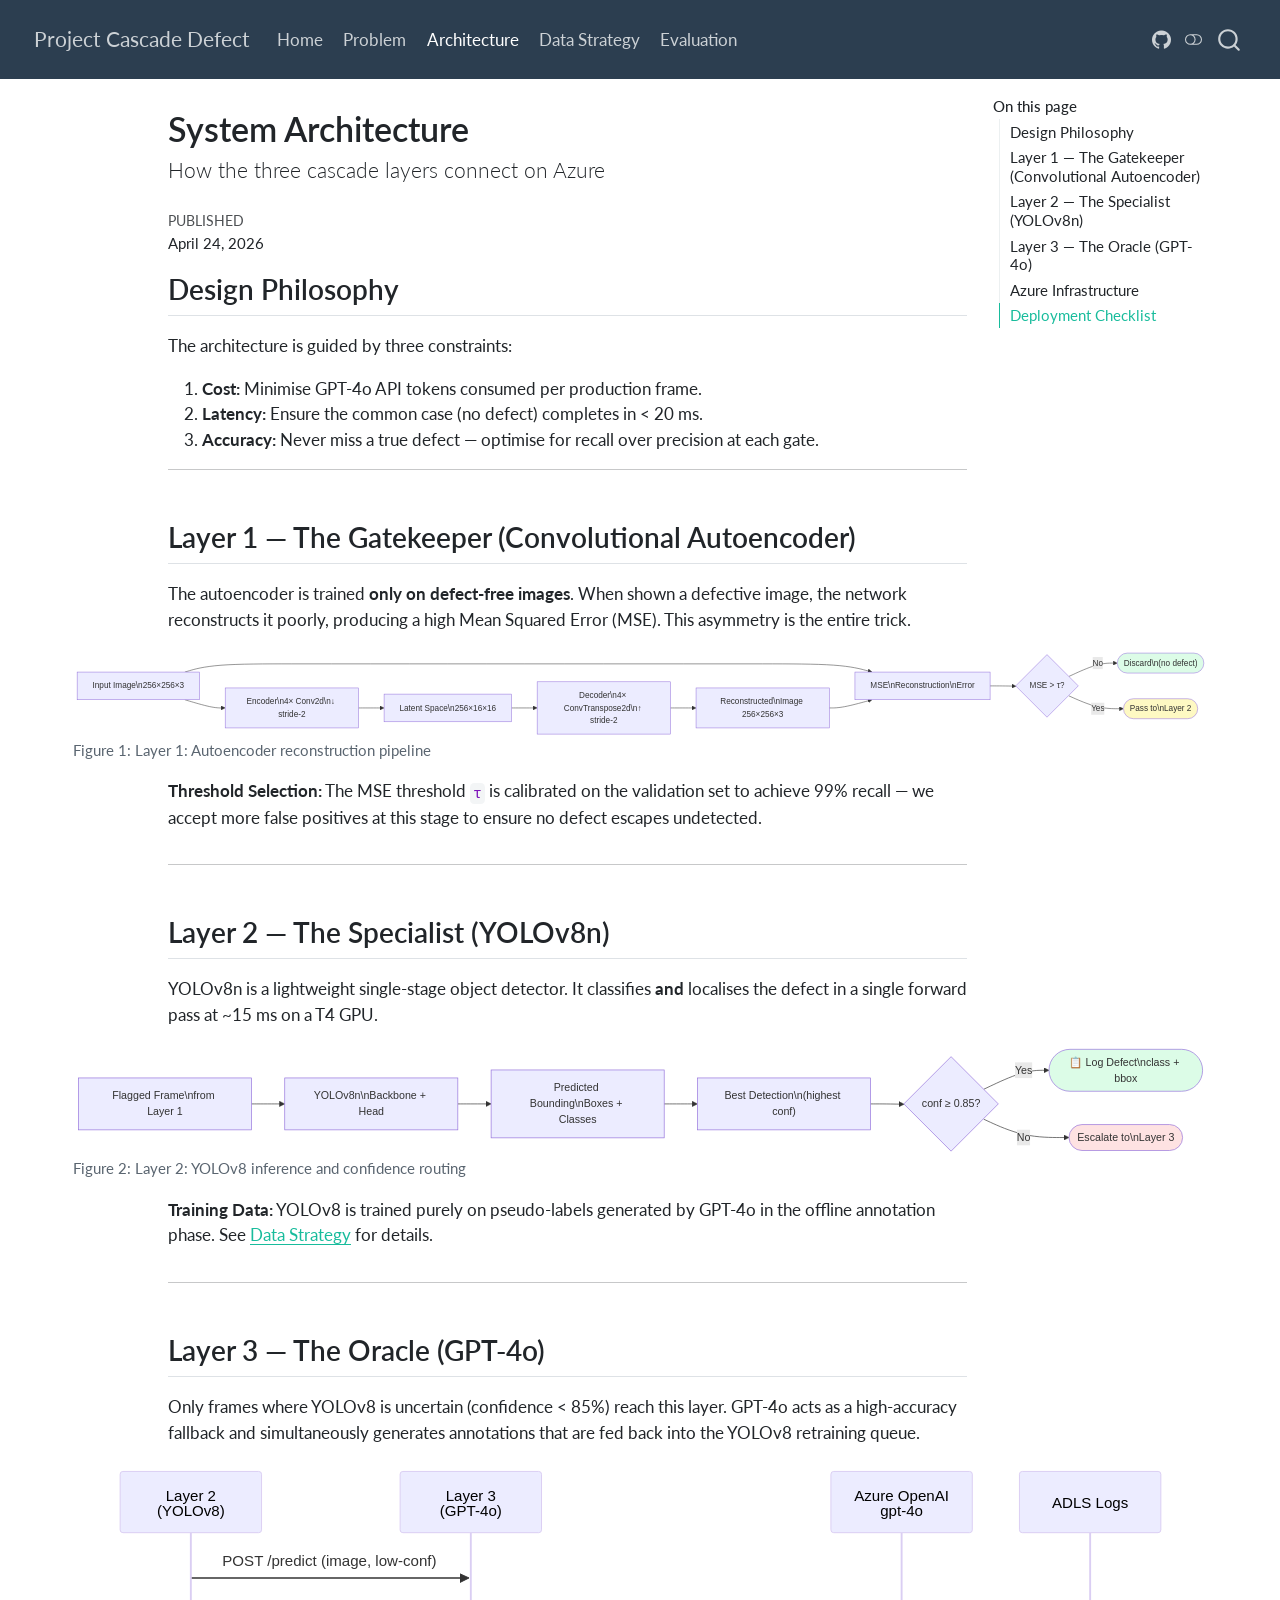
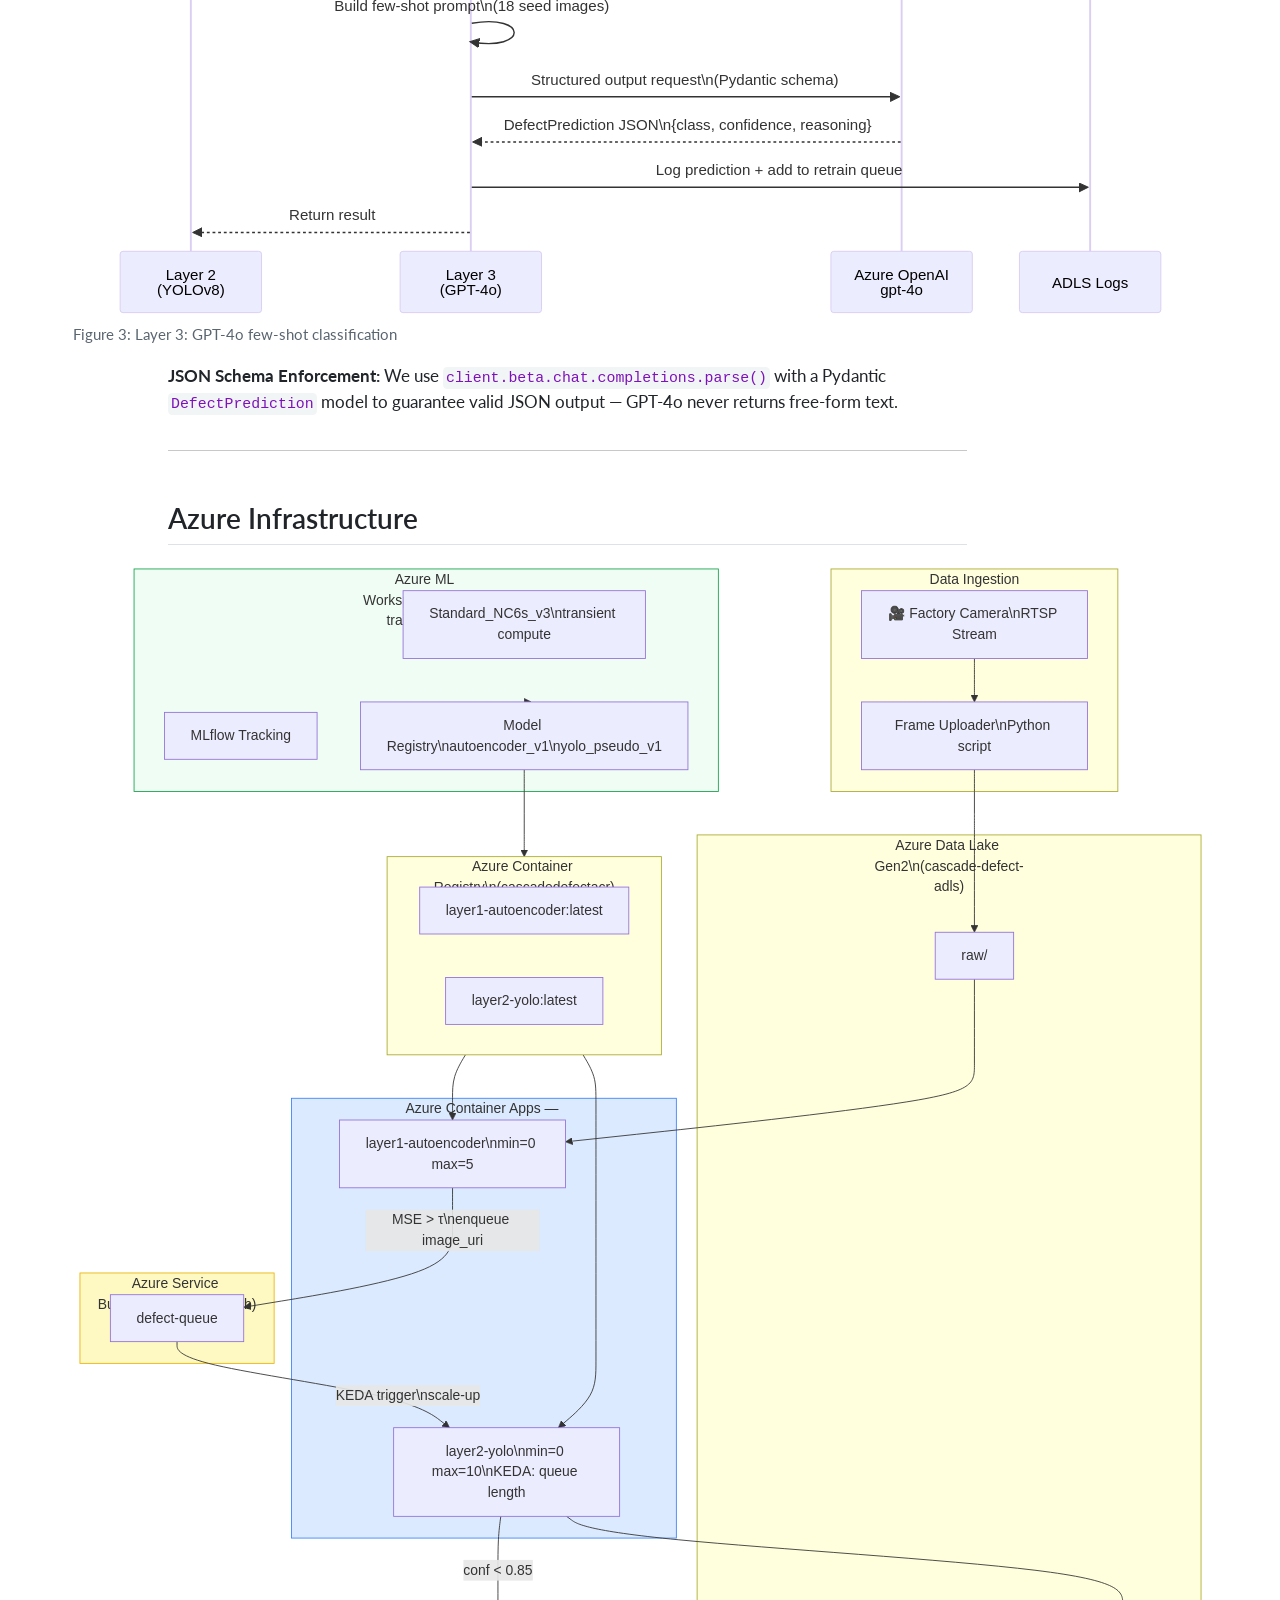
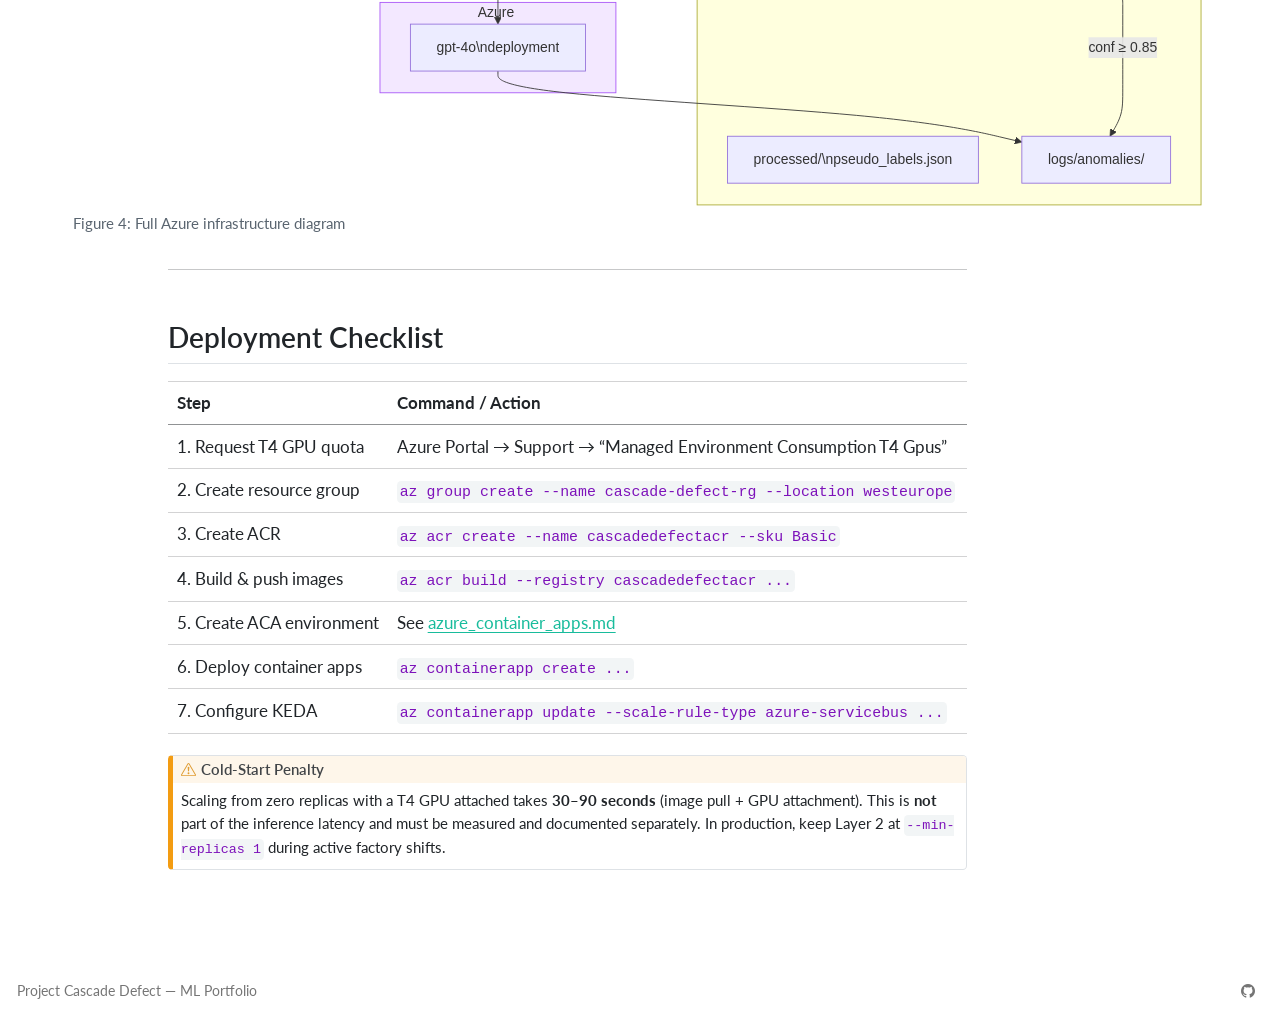
==== docs/architecture.html @ c680c418 "Restructure for GitHub Pages: website/ -> docs/ + intro image gallery + column-page mermaid Layout: " ====
<!DOCTYPE html>
<html xmlns="http://www.w3.org/1999/xhtml" lang="en" xml:lang="en"><head>

<meta charset="utf-8">
<meta name="generator" content="quarto-1.8.25">

<meta name="viewport" content="width=device-width, initial-scale=1.0, user-scalable=yes">

<meta name="dcterms.date" content="2026-04-24">

<title>System Architecture – Project Cascade Defect</title>
<style>
code{white-space: pre-wrap;}
span.smallcaps{font-variant: small-caps;}
div.columns{display: flex; gap: min(4vw, 1.5em);}
div.column{flex: auto; overflow-x: auto;}
div.hanging-indent{margin-left: 1.5em; text-indent: -1.5em;}
ul.task-list{list-style: none;}
ul.task-list li input[type="checkbox"] {
  width: 0.8em;
  margin: 0 0.8em 0.2em -1em; /* quarto-specific, see https://github.com/quarto-dev/quarto-cli/issues/4556 */ 
  vertical-align: middle;
}
</style>


<script src="site_libs/quarto-nav/quarto-nav.js"></script>
<script src="site_libs/quarto-nav/headroom.min.js"></script>
<script src="site_libs/clipboard/clipboard.min.js"></script>
<script src="site_libs/quarto-search/autocomplete.umd.js"></script>
<script src="site_libs/quarto-search/fuse.min.js"></script>
<script src="site_libs/quarto-search/quarto-search.js"></script>
<meta name="quarto:offset" content="./">
<link href="./assets/favicon.ico" rel="icon">
<script src="site_libs/quarto-html/quarto.js" type="module"></script>
<script src="site_libs/quarto-html/tabsets/tabsets.js" type="module"></script>
<script src="site_libs/quarto-html/axe/axe-check.js" type="module"></script>
<script src="site_libs/quarto-html/popper.min.js"></script>
<script src="site_libs/quarto-html/tippy.umd.min.js"></script>
<script src="site_libs/quarto-html/anchor.min.js"></script>
<link href="site_libs/quarto-html/tippy.css" rel="stylesheet">
<link href="site_libs/quarto-html/quarto-syntax-highlighting-065a5179aebd64318d7ea99d77b64a9e.css" rel="stylesheet" class="quarto-color-scheme" id="quarto-text-highlighting-styles">
<link href="site_libs/quarto-html/quarto-syntax-highlighting-dark-969ddfa49e00a70eb3423444dbc81f6c.css" rel="stylesheet" class="quarto-color-scheme quarto-color-alternate" id="quarto-text-highlighting-styles">
<link href="site_libs/quarto-html/quarto-syntax-highlighting-065a5179aebd64318d7ea99d77b64a9e.css" rel="stylesheet" class="quarto-color-scheme-extra" id="quarto-text-highlighting-styles">
<script src="site_libs/bootstrap/bootstrap.min.js"></script>
<link href="site_libs/bootstrap/bootstrap-icons.css" rel="stylesheet">
<link href="site_libs/bootstrap/bootstrap-6c17f5b0fb68843ed4719f05c4fa2958.min.css" rel="stylesheet" append-hash="true" class="quarto-color-scheme" id="quarto-bootstrap" data-mode="light">
<link href="site_libs/bootstrap/bootstrap-dark-3acd9f2b5eccf98692d400b1b7990e0b.min.css" rel="stylesheet" append-hash="true" class="quarto-color-scheme quarto-color-alternate" id="quarto-bootstrap" data-mode="dark">
<link href="site_libs/bootstrap/bootstrap-6c17f5b0fb68843ed4719f05c4fa2958.min.css" rel="stylesheet" append-hash="true" class="quarto-color-scheme-extra" id="quarto-bootstrap" data-mode="light">
<script id="quarto-search-options" type="application/json">{
  "location": "navbar",
  "copy-button": false,
  "collapse-after": 3,
  "panel-placement": "end",
  "type": "overlay",
  "limit": 50,
  "keyboard-shortcut": [
    "f",
    "/",
    "s"
  ],
  "show-item-context": false,
  "language": {
    "search-no-results-text": "No results",
    "search-matching-documents-text": "matching documents",
    "search-copy-link-title": "Copy link to search",
    "search-hide-matches-text": "Hide additional matches",
    "search-more-match-text": "more match in this document",
    "search-more-matches-text": "more matches in this document",
    "search-clear-button-title": "Clear",
    "search-text-placeholder": "",
    "search-detached-cancel-button-title": "Cancel",
    "search-submit-button-title": "Submit",
    "search-label": "Search"
  }
}</script>
<style>html{ scroll-behavior: smooth; }</style>
<meta name="mermaid-theme" content="default">
<script src="site_libs/quarto-diagram/mermaid.min.js"></script>
<script src="site_libs/quarto-diagram/mermaid-init.js"></script>
<link href="site_libs/quarto-diagram/mermaid.css" rel="stylesheet">


</head>

<body class="nav-fixed quarto-light"><script id="quarto-html-before-body" type="application/javascript">
    const toggleBodyColorMode = (bsSheetEl) => {
      const mode = bsSheetEl.getAttribute("data-mode");
      const bodyEl = window.document.querySelector("body");
      if (mode === "dark") {
        bodyEl.classList.add("quarto-dark");
        bodyEl.classList.remove("quarto-light");
      } else {
        bodyEl.classList.add("quarto-light");
        bodyEl.classList.remove("quarto-dark");
      }
    }
    const toggleBodyColorPrimary = () => {
      const bsSheetEl = window.document.querySelector("link#quarto-bootstrap:not([rel=disabled-stylesheet])");
      if (bsSheetEl) {
        toggleBodyColorMode(bsSheetEl);
      }
    }
    const setColorSchemeToggle = (alternate) => {
      const toggles = window.document.querySelectorAll('.quarto-color-scheme-toggle');
      for (let i=0; i < toggles.length; i++) {
        const toggle = toggles[i];
        if (toggle) {
          if (alternate) {
            toggle.classList.add("alternate");
          } else {
            toggle.classList.remove("alternate");
          }
        }
      }
    };
    const toggleColorMode = (alternate) => {
      // Switch the stylesheets
      const primaryStylesheets = window.document.querySelectorAll('link.quarto-color-scheme:not(.quarto-color-alternate)');
      const alternateStylesheets = window.document.querySelectorAll('link.quarto-color-scheme.quarto-color-alternate');
      manageTransitions('#quarto-margin-sidebar .nav-link', false);
      if (alternate) {
        // note: dark is layered on light, we don't disable primary!
        enableStylesheet(alternateStylesheets);
        for (const sheetNode of alternateStylesheets) {
          if (sheetNode.id === "quarto-bootstrap") {
            toggleBodyColorMode(sheetNode);
          }
        }
      } else {
        disableStylesheet(alternateStylesheets);
        enableStylesheet(primaryStylesheets)
        toggleBodyColorPrimary();
      }
      manageTransitions('#quarto-margin-sidebar .nav-link', true);
      // Switch the toggles
      setColorSchemeToggle(alternate)
      // Hack to workaround the fact that safari doesn't
      // properly recolor the scrollbar when toggling (#1455)
      if (navigator.userAgent.indexOf('Safari') > 0 && navigator.userAgent.indexOf('Chrome') == -1) {
        manageTransitions("body", false);
        window.scrollTo(0, 1);
        setTimeout(() => {
          window.scrollTo(0, 0);
          manageTransitions("body", true);
        }, 40);
      }
    }
    const disableStylesheet = (stylesheets) => {
      for (let i=0; i < stylesheets.length; i++) {
        const stylesheet = stylesheets[i];
        stylesheet.rel = 'disabled-stylesheet';
      }
    }
    const enableStylesheet = (stylesheets) => {
      for (let i=0; i < stylesheets.length; i++) {
        const stylesheet = stylesheets[i];
        if(stylesheet.rel !== 'stylesheet') { // for Chrome, which will still FOUC without this check
          stylesheet.rel = 'stylesheet';
        }
      }
    }
    const manageTransitions = (selector, allowTransitions) => {
      const els = window.document.querySelectorAll(selector);
      for (let i=0; i < els.length; i++) {
        const el = els[i];
        if (allowTransitions) {
          el.classList.remove('notransition');
        } else {
          el.classList.add('notransition');
        }
      }
    }
    const isFileUrl = () => {
      return window.location.protocol === 'file:';
    }
    const hasAlternateSentinel = () => {
      let styleSentinel = getColorSchemeSentinel();
      if (styleSentinel !== null) {
        return styleSentinel === "alternate";
      } else {
        return false;
      }
    }
    const setStyleSentinel = (alternate) => {
      const value = alternate ? "alternate" : "default";
      if (!isFileUrl()) {
        window.localStorage.setItem("quarto-color-scheme", value);
      } else {
        localAlternateSentinel = value;
      }
    }
    const getColorSchemeSentinel = () => {
      if (!isFileUrl()) {
        const storageValue = window.localStorage.getItem("quarto-color-scheme");
        return storageValue != null ? storageValue : localAlternateSentinel;
      } else {
        return localAlternateSentinel;
      }
    }
    const toggleGiscusIfUsed = (isAlternate, darkModeDefault) => {
      const baseTheme = document.querySelector('#giscus-base-theme')?.value ?? 'light';
      const alternateTheme = document.querySelector('#giscus-alt-theme')?.value ?? 'dark';
      let newTheme = '';
      if(authorPrefersDark) {
        newTheme = isAlternate ? baseTheme : alternateTheme;
      } else {
        newTheme = isAlternate ? alternateTheme : baseTheme;
      }
      const changeGiscusTheme = () => {
        // From: https://github.com/giscus/giscus/issues/336
        const sendMessage = (message) => {
          const iframe = document.querySelector('iframe.giscus-frame');
          if (!iframe) return;
          iframe.contentWindow.postMessage({ giscus: message }, 'https://giscus.app');
        }
        sendMessage({
          setConfig: {
            theme: newTheme
          }
        });
      }
      const isGiscussLoaded = window.document.querySelector('iframe.giscus-frame') !== null;
      if (isGiscussLoaded) {
        changeGiscusTheme();
      }
    };
    const authorPrefersDark = false;
    const darkModeDefault = authorPrefersDark;
      document.querySelector('link#quarto-text-highlighting-styles.quarto-color-scheme-extra').rel = 'disabled-stylesheet';
      document.querySelector('link#quarto-bootstrap.quarto-color-scheme-extra').rel = 'disabled-stylesheet';
    let localAlternateSentinel = darkModeDefault ? 'alternate' : 'default';
    // Dark / light mode switch
    window.quartoToggleColorScheme = () => {
      // Read the current dark / light value
      let toAlternate = !hasAlternateSentinel();
      toggleColorMode(toAlternate);
      setStyleSentinel(toAlternate);
      toggleGiscusIfUsed(toAlternate, darkModeDefault);
      window.dispatchEvent(new Event('resize'));
    };
    // Switch to dark mode if need be
    if (hasAlternateSentinel()) {
      toggleColorMode(true);
    } else {
      toggleColorMode(false);
    }
  </script>

<div id="quarto-search-results"></div>
  <header id="quarto-header" class="headroom fixed-top">
    <nav class="navbar navbar-expand-lg " data-bs-theme="dark">
      <div class="navbar-container container-fluid">
      <div class="navbar-brand-container mx-auto">
    <a href="./index.html" class="navbar-brand navbar-brand-logo">
    </a>
    <a class="navbar-brand" href="./index.html">
    <span class="navbar-title">Project Cascade Defect</span>
    </a>
  </div>
            <div id="quarto-search" class="" title="Search"></div>
          <button class="navbar-toggler" type="button" data-bs-toggle="collapse" data-bs-target="#navbarCollapse" aria-controls="navbarCollapse" role="menu" aria-expanded="false" aria-label="Toggle navigation" onclick="if (window.quartoToggleHeadroom) { window.quartoToggleHeadroom(); }">
  <span class="navbar-toggler-icon"></span>
</button>
          <div class="collapse navbar-collapse" id="navbarCollapse">
            <ul class="navbar-nav navbar-nav-scroll me-auto">
  <li class="nav-item">
    <a class="nav-link" href="./index.html"> 
<span class="menu-text">Home</span></a>
  </li>  
  <li class="nav-item">
    <a class="nav-link" href="./intro.html"> 
<span class="menu-text">Problem</span></a>
  </li>  
  <li class="nav-item">
    <a class="nav-link active" href="./architecture.html" aria-current="page"> 
<span class="menu-text">Architecture</span></a>
  </li>  
  <li class="nav-item">
    <a class="nav-link" href="./data-strategy.html"> 
<span class="menu-text">Data Strategy</span></a>
  </li>  
  <li class="nav-item">
    <a class="nav-link" href="./evaluation.html"> 
<span class="menu-text">Evaluation</span></a>
  </li>  
</ul>
            <ul class="navbar-nav navbar-nav-scroll ms-auto">
  <li class="nav-item compact">
    <a class="nav-link" href="https://github.com/j-jayes/Scratching-the-Surface"> <i class="bi bi-github" role="img" aria-label="GitHub">
</i> 
<span class="menu-text"></span></a>
  </li>  
</ul>
          </div> <!-- /navcollapse -->
            <div class="quarto-navbar-tools">
  <a href="" class="quarto-color-scheme-toggle quarto-navigation-tool  px-1" onclick="window.quartoToggleColorScheme(); return false;" title="Toggle dark mode"><i class="bi"></i></a>
</div>
      </div> <!-- /container-fluid -->
    </nav>
</header>
<!-- content -->
<div id="quarto-content" class="quarto-container page-columns page-rows-contents page-layout-article page-navbar">
<!-- sidebar -->
<!-- margin-sidebar -->
    <div id="quarto-margin-sidebar" class="sidebar margin-sidebar">
        <nav id="TOC" role="doc-toc" class="toc-active">
    <h2 id="toc-title">On this page</h2>
   
  <ul>
  <li><a href="#design-philosophy" id="toc-design-philosophy" class="nav-link active" data-scroll-target="#design-philosophy">Design Philosophy</a></li>
  <li><a href="#layer-1-the-gatekeeper-convolutional-autoencoder" id="toc-layer-1-the-gatekeeper-convolutional-autoencoder" class="nav-link" data-scroll-target="#layer-1-the-gatekeeper-convolutional-autoencoder">Layer 1 — The Gatekeeper (Convolutional Autoencoder)</a></li>
  <li><a href="#layer-2-the-specialist-yolov8n" id="toc-layer-2-the-specialist-yolov8n" class="nav-link" data-scroll-target="#layer-2-the-specialist-yolov8n">Layer 2 — The Specialist (YOLOv8n)</a></li>
  <li><a href="#layer-3-the-oracle-gpt-4o" id="toc-layer-3-the-oracle-gpt-4o" class="nav-link" data-scroll-target="#layer-3-the-oracle-gpt-4o">Layer 3 — The Oracle (GPT-4o)</a></li>
  <li><a href="#azure-infrastructure" id="toc-azure-infrastructure" class="nav-link" data-scroll-target="#azure-infrastructure">Azure Infrastructure</a></li>
  <li><a href="#deployment-checklist" id="toc-deployment-checklist" class="nav-link" data-scroll-target="#deployment-checklist">Deployment Checklist</a></li>
  </ul>
</nav>
    </div>
<!-- main -->
<main class="content page-columns page-full" id="quarto-document-content">


<header id="title-block-header" class="quarto-title-block default">
<div class="quarto-title">
<h1 class="title">System Architecture</h1>
<p class="subtitle lead">How the three cascade layers connect on Azure</p>
</div>



<div class="quarto-title-meta">

    
    <div>
    <div class="quarto-title-meta-heading">Published</div>
    <div class="quarto-title-meta-contents">
      <p class="date">April 24, 2026</p>
    </div>
  </div>
  
    
  </div>
  


</header>


<section id="design-philosophy" class="level2">
<h2 class="anchored" data-anchor-id="design-philosophy">Design Philosophy</h2>
<p>The architecture is guided by three constraints:</p>
<ol type="1">
<li><strong>Cost:</strong> Minimise GPT-4o API tokens consumed per production frame.</li>
<li><strong>Latency:</strong> Ensure the common case (no defect) completes in &lt; 20 ms.</li>
<li><strong>Accuracy:</strong> Never miss a true defect — optimise for recall over precision at each gate.</li>
</ol>
<hr>
</section>
<section id="layer-1-the-gatekeeper-convolutional-autoencoder" class="level2 page-columns page-full">
<h2 class="anchored" data-anchor-id="layer-1-the-gatekeeper-convolutional-autoencoder">Layer 1 — The Gatekeeper (Convolutional Autoencoder)</h2>
<p>The autoencoder is trained <strong>only on defect-free images</strong>. When shown a defective image, the network reconstructs it poorly, producing a high Mean Squared Error (MSE). This asymmetry is the entire trick.</p>
<div class="column-page">
<div class="cell" data-layout-align="default">
<div class="cell-output-display">
<div id="fig-layer1" class="quarto-float quarto-figure quarto-figure-center anchored">
<figure class="quarto-float quarto-float-fig figure">
<div aria-describedby="fig-layer1-caption-0ceaefa1-69ba-4598-a22c-09a6ac19f8ca">
<div>
<pre class="mermaid mermaid-js" data-label="fig-layer1">flowchart LR
    IMG[Input Image\n256×256×3]
    ENC["Encoder\n4× Conv2d\n↓ stride-2"]
    LAT["Latent Space\n256×16×16"]
    DEC["Decoder\n4× ConvTranspose2d\n↑ stride-2"]
    RECON["Reconstructed\nImage 256×256×3"]
    MSE["MSE\nReconstruction\nError"]
    GATE{"MSE &gt; τ?"}
    DISCARD(["Discard\n(no defect)"])
    PASS(["Pass to\nLayer 2"])

    IMG --&gt; ENC --&gt; LAT --&gt; DEC --&gt; RECON
    IMG --&gt; MSE
    RECON --&gt; MSE
    MSE --&gt; GATE
    GATE -- No --&gt; DISCARD
    GATE -- Yes --&gt; PASS

    style DISCARD fill:#dcfce7
    style PASS fill:#fef9c3
</pre>
</div>
</div>
<figcaption class="quarto-float-caption-bottom quarto-float-caption quarto-float-fig" id="fig-layer1-caption-0ceaefa1-69ba-4598-a22c-09a6ac19f8ca">
Figure&nbsp;1: Layer 1: Autoencoder reconstruction pipeline
</figcaption>
</figure>
</div>
</div>
</div>
</div>
<p><strong>Threshold Selection:</strong> The MSE threshold <code>τ</code> is calibrated on the validation set to achieve 99% recall — we accept more false positives at this stage to ensure no defect escapes undetected.</p>
<hr>
</section>
<section id="layer-2-the-specialist-yolov8n" class="level2 page-columns page-full">
<h2 class="anchored" data-anchor-id="layer-2-the-specialist-yolov8n">Layer 2 — The Specialist (YOLOv8n)</h2>
<p>YOLOv8n is a lightweight single-stage object detector. It classifies <strong>and</strong> localises the defect in a single forward pass at ~15 ms on a T4 GPU.</p>
<div class="column-page">
<div class="cell" data-layout-align="default">
<div class="cell-output-display">
<div id="fig-layer2" class="quarto-float quarto-figure quarto-figure-center anchored">
<figure class="quarto-float quarto-float-fig figure">
<div aria-describedby="fig-layer2-caption-0ceaefa1-69ba-4598-a22c-09a6ac19f8ca">
<div>
<pre class="mermaid mermaid-js" data-label="fig-layer2">flowchart LR
    IN[Flagged Frame\nfrom Layer 1]
    YOLO["YOLOv8n\nBackbone + Head"]
    BOXES["Predicted Bounding\nBoxes + Classes"]
    BEST["Best Detection\n(highest conf)"]
    GATE{"conf ≥ 0.85?"}
    LOG(["📋 Log Defect\nclass + bbox"])
    ESC(["Escalate to\nLayer 3"])

    IN --&gt; YOLO --&gt; BOXES --&gt; BEST --&gt; GATE
    GATE -- Yes --&gt; LOG
    GATE -- No --&gt; ESC

    style LOG fill:#dcfce7
    style ESC fill:#fee2e2
</pre>
</div>
</div>
<figcaption class="quarto-float-caption-bottom quarto-float-caption quarto-float-fig" id="fig-layer2-caption-0ceaefa1-69ba-4598-a22c-09a6ac19f8ca">
Figure&nbsp;2: Layer 2: YOLOv8 inference and confidence routing
</figcaption>
</figure>
</div>
</div>
</div>
</div>
<p><strong>Training Data:</strong> YOLOv8 is trained purely on pseudo-labels generated by GPT-4o in the offline annotation phase. See <a href="./data-strategy.html">Data Strategy</a> for details.</p>
<hr>
</section>
<section id="layer-3-the-oracle-gpt-4o" class="level2 page-columns page-full">
<h2 class="anchored" data-anchor-id="layer-3-the-oracle-gpt-4o">Layer 3 — The Oracle (GPT-4o)</h2>
<p>Only frames where YOLOv8 is uncertain (confidence &lt; 85%) reach this layer. GPT-4o acts as a high-accuracy fallback and simultaneously generates annotations that are fed back into the YOLOv8 retraining queue.</p>
<div class="column-page">
<div class="cell" data-layout-align="default">
<div class="cell-output-display">
<div id="fig-layer3" class="quarto-float quarto-figure quarto-figure-center anchored">
<figure class="quarto-float quarto-float-fig figure">
<div aria-describedby="fig-layer3-caption-0ceaefa1-69ba-4598-a22c-09a6ac19f8ca">
<div>
<pre class="mermaid mermaid-js" data-label="fig-layer3">sequenceDiagram
    participant L2 as Layer 2&lt;br/&gt;(YOLOv8)
    participant L3 as Layer 3&lt;br/&gt;(GPT-4o)
    participant AZ as Azure OpenAI&lt;br/&gt;gpt-4o
    participant DB as ADLS Logs

    L2-&gt;&gt;L3: POST /predict (image, low-conf)
    L3-&gt;&gt;L3: Build few-shot prompt\n(18 seed images)
    L3-&gt;&gt;AZ: Structured output request\n(Pydantic schema)
    AZ--&gt;&gt;L3: DefectPrediction JSON\n{class, confidence, reasoning}
    L3-&gt;&gt;DB: Log prediction + add to retrain queue
    L3--&gt;&gt;L2: Return result
</pre>
</div>
</div>
<figcaption class="quarto-float-caption-bottom quarto-float-caption quarto-float-fig" id="fig-layer3-caption-0ceaefa1-69ba-4598-a22c-09a6ac19f8ca">
Figure&nbsp;3: Layer 3: GPT-4o few-shot classification
</figcaption>
</figure>
</div>
</div>
</div>
</div>
<p><strong>JSON Schema Enforcement:</strong> We use <code>client.beta.chat.completions.parse()</code> with a Pydantic <code>DefectPrediction</code> model to guarantee valid JSON output — GPT-4o never returns free-form text.</p>
<hr>
</section>
<section id="azure-infrastructure" class="level2 page-columns page-full">
<h2 class="anchored" data-anchor-id="azure-infrastructure">Azure Infrastructure</h2>
<div class="column-page">
<div class="cell" data-layout-align="default">
<div class="cell-output-display">
<div id="fig-azure-infra" class="quarto-float quarto-figure quarto-figure-center anchored">
<figure class="quarto-float quarto-float-fig figure">
<div aria-describedby="fig-azure-infra-caption-0ceaefa1-69ba-4598-a22c-09a6ac19f8ca">
<div>
<pre class="mermaid mermaid-js" data-label="fig-azure-infra">flowchart TB
    subgraph INGEST["Data Ingestion"]
        CAM["🎥 Factory Camera\nRTSP Stream"]
        UPLOADER["Frame Uploader\nPython script"]
    end

    subgraph ADLS["Azure Data Lake Gen2\n(cascade-defect-adls)"]
        RAW["raw/"]
        PROCESSED["processed/\npseudo_labels.json"]
        LOGS["logs/anomalies/"]
    end

    subgraph SB["Azure Service Bus\n(cascade-defect-sb)"]
        QUEUE["defect-queue"]
    end

    subgraph ACA["Azure Container Apps — West Europe\nConsumption-GPU-NC8as-T4"]
        L1APP["layer1-autoencoder\nmin=0 max=5"]
        L2APP["layer2-yolo\nmin=0 max=10\nKEDA: queue length"]
    end

    subgraph OPENAI["Azure OpenAI\n(swedencentral)"]
        GPT4O["gpt-4o\ndeployment"]
    end

    subgraph AML["Azure ML Workspace\n(offline training only)"]
        CLUSTER["Standard_NC6s_v3\ntransient compute"]
        MLFLOW["MLflow Tracking"]
        REGISTRY["Model Registry\nautoencoder_v1\nyolo_pseudo_v1"]
    end

    subgraph ACR["Azure Container Registry\n(cascadedefectacr)"]
        IMG1["layer1-autoencoder:latest"]
        IMG2["layer2-yolo:latest"]
    end

    CAM --&gt; UPLOADER --&gt; RAW
    RAW --&gt; L1APP
    L1APP -- "MSE &gt; τ\nenqueue image_uri" --&gt; QUEUE
    QUEUE -- "KEDA trigger\nscale-up" --&gt; L2APP
    L2APP -- "conf &lt; 0.85" --&gt; GPT4O
    GPT4O --&gt; LOGS
    L2APP -- "conf ≥ 0.85" --&gt; LOGS
    AML --&gt; REGISTRY
    REGISTRY --&gt; ACR
    ACR --&gt; L1APP
    ACR --&gt; L2APP

    style ACA fill:#dbeafe,stroke:#3b82f6
    style SB fill:#fef9c3,stroke:#eab308
    style OPENAI fill:#f3e8ff,stroke:#a855f7
    style AML fill:#f0fdf4,stroke:#16a34a
</pre>
</div>
</div>
<figcaption class="quarto-float-caption-bottom quarto-float-caption quarto-float-fig" id="fig-azure-infra-caption-0ceaefa1-69ba-4598-a22c-09a6ac19f8ca">
Figure&nbsp;4: Full Azure infrastructure diagram
</figcaption>
</figure>
</div>
</div>
</div>
</div>
<hr>
</section>
<section id="deployment-checklist" class="level2">
<h2 class="anchored" data-anchor-id="deployment-checklist">Deployment Checklist</h2>
<table class="caption-top table">
<thead>
<tr class="header">
<th>Step</th>
<th>Command / Action</th>
</tr>
</thead>
<tbody>
<tr class="odd">
<td>1. Request T4 GPU quota</td>
<td>Azure Portal → Support → “Managed Environment Consumption T4 Gpus”</td>
</tr>
<tr class="even">
<td>2. Create resource group</td>
<td><code>az group create --name cascade-defect-rg --location westeurope</code></td>
</tr>
<tr class="odd">
<td>3. Create ACR</td>
<td><code>az acr create --name cascadedefectacr --sku Basic</code></td>
</tr>
<tr class="even">
<td>4. Build &amp; push images</td>
<td><code>az acr build --registry cascadedefectacr ...</code></td>
</tr>
<tr class="odd">
<td>5. Create ACA environment</td>
<td>See <a href="../.agents/skills/azure_container_apps.md">azure_container_apps.md</a></td>
</tr>
<tr class="even">
<td>6. Deploy container apps</td>
<td><code>az containerapp create ...</code></td>
</tr>
<tr class="odd">
<td>7. Configure KEDA</td>
<td><code>az containerapp update --scale-rule-type azure-servicebus ...</code></td>
</tr>
</tbody>
</table>
<div class="callout callout-style-default callout-warning callout-titled">
<div class="callout-header d-flex align-content-center">
<div class="callout-icon-container">
<i class="callout-icon"></i>
</div>
<div class="callout-title-container flex-fill">
<span class="screen-reader-only">Warning</span>Cold-Start Penalty
</div>
</div>
<div class="callout-body-container callout-body">
<p>Scaling from zero replicas with a T4 GPU attached takes <strong>30–90 seconds</strong> (image pull + GPU attachment). This is <strong>not</strong> part of the inference latency and must be measured and documented separately. In production, keep Layer 2 at <code>--min-replicas 1</code> during active factory shifts.</p>
</div>
</div>


</section>

</main> <!-- /main -->
<script id="quarto-html-after-body" type="application/javascript">
  window.document.addEventListener("DOMContentLoaded", function (event) {
    // Ensure there is a toggle, if there isn't float one in the top right
    if (window.document.querySelector('.quarto-color-scheme-toggle') === null) {
      const a = window.document.createElement('a');
      a.classList.add('top-right');
      a.classList.add('quarto-color-scheme-toggle');
      a.href = "";
      a.onclick = function() { try { window.quartoToggleColorScheme(); } catch {} return false; };
      const i = window.document.createElement("i");
      i.classList.add('bi');
      a.appendChild(i);
      window.document.body.appendChild(a);
    }
    setColorSchemeToggle(hasAlternateSentinel())
    const icon = "";
    const anchorJS = new window.AnchorJS();
    anchorJS.options = {
      placement: 'right',
      icon: icon
    };
    anchorJS.add('.anchored');
    const isCodeAnnotation = (el) => {
      for (const clz of el.classList) {
        if (clz.startsWith('code-annotation-')) {                     
          return true;
        }
      }
      return false;
    }
    const onCopySuccess = function(e) {
      // button target
      const button = e.trigger;
      // don't keep focus
      button.blur();
      // flash "checked"
      button.classList.add('code-copy-button-checked');
      var currentTitle = button.getAttribute("title");
      button.setAttribute("title", "Copied!");
      let tooltip;
      if (window.bootstrap) {
        button.setAttribute("data-bs-toggle", "tooltip");
        button.setAttribute("data-bs-placement", "left");
        button.setAttribute("data-bs-title", "Copied!");
        tooltip = new bootstrap.Tooltip(button, 
          { trigger: "manual", 
            customClass: "code-copy-button-tooltip",
            offset: [0, -8]});
        tooltip.show();    
      }
      setTimeout(function() {
        if (tooltip) {
          tooltip.hide();
          button.removeAttribute("data-bs-title");
          button.removeAttribute("data-bs-toggle");
          button.removeAttribute("data-bs-placement");
        }
        button.setAttribute("title", currentTitle);
        button.classList.remove('code-copy-button-checked');
      }, 1000);
      // clear code selection
      e.clearSelection();
    }
    const getTextToCopy = function(trigger) {
      const outerScaffold = trigger.parentElement.cloneNode(true);
      const codeEl = outerScaffold.querySelector('code');
      for (const childEl of codeEl.children) {
        if (isCodeAnnotation(childEl)) {
          childEl.remove();
        }
      }
      return codeEl.innerText;
    }
    const clipboard = new window.ClipboardJS('.code-copy-button:not([data-in-quarto-modal])', {
      text: getTextToCopy
    });
    clipboard.on('success', onCopySuccess);
    if (window.document.getElementById('quarto-embedded-source-code-modal')) {
      const clipboardModal = new window.ClipboardJS('.code-copy-button[data-in-quarto-modal]', {
        text: getTextToCopy,
        container: window.document.getElementById('quarto-embedded-source-code-modal')
      });
      clipboardModal.on('success', onCopySuccess);
    }
      var localhostRegex = new RegExp(/^(?:http|https):\/\/localhost\:?[0-9]*\//);
      var mailtoRegex = new RegExp(/^mailto:/);
        var filterRegex = new RegExp('/' + window.location.host + '/');
      var isInternal = (href) => {
          return filterRegex.test(href) || localhostRegex.test(href) || mailtoRegex.test(href);
      }
      // Inspect non-navigation links and adorn them if external
     var links = window.document.querySelectorAll('a[href]:not(.nav-link):not(.navbar-brand):not(.toc-action):not(.sidebar-link):not(.sidebar-item-toggle):not(.pagination-link):not(.no-external):not([aria-hidden]):not(.dropdown-item):not(.quarto-navigation-tool):not(.about-link)');
      for (var i=0; i<links.length; i++) {
        const link = links[i];
        if (!isInternal(link.href)) {
          // undo the damage that might have been done by quarto-nav.js in the case of
          // links that we want to consider external
          if (link.dataset.originalHref !== undefined) {
            link.href = link.dataset.originalHref;
          }
        }
      }
    function tippyHover(el, contentFn, onTriggerFn, onUntriggerFn) {
      const config = {
        allowHTML: true,
        maxWidth: 500,
        delay: 100,
        arrow: false,
        appendTo: function(el) {
            return el.parentElement;
        },
        interactive: true,
        interactiveBorder: 10,
        theme: 'quarto',
        placement: 'bottom-start',
      };
      if (contentFn) {
        config.content = contentFn;
      }
      if (onTriggerFn) {
        config.onTrigger = onTriggerFn;
      }
      if (onUntriggerFn) {
        config.onUntrigger = onUntriggerFn;
      }
      window.tippy(el, config); 
    }
    const noterefs = window.document.querySelectorAll('a[role="doc-noteref"]');
    for (var i=0; i<noterefs.length; i++) {
      const ref = noterefs[i];
      tippyHover(ref, function() {
        // use id or data attribute instead here
        let href = ref.getAttribute('data-footnote-href') || ref.getAttribute('href');
        try { href = new URL(href).hash; } catch {}
        const id = href.replace(/^#\/?/, "");
        const note = window.document.getElementById(id);
        if (note) {
          return note.innerHTML;
        } else {
          return "";
        }
      });
    }
    const xrefs = window.document.querySelectorAll('a.quarto-xref');
    const processXRef = (id, note) => {
      // Strip column container classes
      const stripColumnClz = (el) => {
        el.classList.remove("page-full", "page-columns");
        if (el.children) {
          for (const child of el.children) {
            stripColumnClz(child);
          }
        }
      }
      stripColumnClz(note)
      if (id === null || id.startsWith('sec-')) {
        // Special case sections, only their first couple elements
        const container = document.createElement("div");
        if (note.children && note.children.length > 2) {
          container.appendChild(note.children[0].cloneNode(true));
          for (let i = 1; i < note.children.length; i++) {
            const child = note.children[i];
            if (child.tagName === "P" && child.innerText === "") {
              continue;
            } else {
              container.appendChild(child.cloneNode(true));
              break;
            }
          }
          if (window.Quarto?.typesetMath) {
            window.Quarto.typesetMath(container);
          }
          return container.innerHTML
        } else {
          if (window.Quarto?.typesetMath) {
            window.Quarto.typesetMath(note);
          }
          return note.innerHTML;
        }
      } else {
        // Remove any anchor links if they are present
        const anchorLink = note.querySelector('a.anchorjs-link');
        if (anchorLink) {
          anchorLink.remove();
        }
        if (window.Quarto?.typesetMath) {
          window.Quarto.typesetMath(note);
        }
        if (note.classList.contains("callout")) {
          return note.outerHTML;
        } else {
          return note.innerHTML;
        }
      }
    }
    for (var i=0; i<xrefs.length; i++) {
      const xref = xrefs[i];
      tippyHover(xref, undefined, function(instance) {
        instance.disable();
        let url = xref.getAttribute('href');
        let hash = undefined; 
        if (url.startsWith('#')) {
          hash = url;
        } else {
          try { hash = new URL(url).hash; } catch {}
        }
        if (hash) {
          const id = hash.replace(/^#\/?/, "");
          const note = window.document.getElementById(id);
          if (note !== null) {
            try {
              const html = processXRef(id, note.cloneNode(true));
              instance.setContent(html);
            } finally {
              instance.enable();
              instance.show();
            }
          } else {
            // See if we can fetch this
            fetch(url.split('#')[0])
            .then(res => res.text())
            .then(html => {
              const parser = new DOMParser();
              const htmlDoc = parser.parseFromString(html, "text/html");
              const note = htmlDoc.getElementById(id);
              if (note !== null) {
                const html = processXRef(id, note);
                instance.setContent(html);
              } 
            }).finally(() => {
              instance.enable();
              instance.show();
            });
          }
        } else {
          // See if we can fetch a full url (with no hash to target)
          // This is a special case and we should probably do some content thinning / targeting
          fetch(url)
          .then(res => res.text())
          .then(html => {
            const parser = new DOMParser();
            const htmlDoc = parser.parseFromString(html, "text/html");
            const note = htmlDoc.querySelector('main.content');
            if (note !== null) {
              // This should only happen for chapter cross references
              // (since there is no id in the URL)
              // remove the first header
              if (note.children.length > 0 && note.children[0].tagName === "HEADER") {
                note.children[0].remove();
              }
              const html = processXRef(null, note);
              instance.setContent(html);
            } 
          }).finally(() => {
            instance.enable();
            instance.show();
          });
        }
      }, function(instance) {
      });
    }
        let selectedAnnoteEl;
        const selectorForAnnotation = ( cell, annotation) => {
          let cellAttr = 'data-code-cell="' + cell + '"';
          let lineAttr = 'data-code-annotation="' +  annotation + '"';
          const selector = 'span[' + cellAttr + '][' + lineAttr + ']';
          return selector;
        }
        const selectCodeLines = (annoteEl) => {
          const doc = window.document;
          const targetCell = annoteEl.getAttribute("data-target-cell");
          const targetAnnotation = annoteEl.getAttribute("data-target-annotation");
          const annoteSpan = window.document.querySelector(selectorForAnnotation(targetCell, targetAnnotation));
          const lines = annoteSpan.getAttribute("data-code-lines").split(",");
          const lineIds = lines.map((line) => {
            return targetCell + "-" + line;
          })
          let top = null;
          let height = null;
          let parent = null;
          if (lineIds.length > 0) {
              //compute the position of the single el (top and bottom and make a div)
              const el = window.document.getElementById(lineIds[0]);
              top = el.offsetTop;
              height = el.offsetHeight;
              parent = el.parentElement.parentElement;
            if (lineIds.length > 1) {
              const lastEl = window.document.getElementById(lineIds[lineIds.length - 1]);
              const bottom = lastEl.offsetTop + lastEl.offsetHeight;
              height = bottom - top;
            }
            if (top !== null && height !== null && parent !== null) {
              // cook up a div (if necessary) and position it 
              let div = window.document.getElementById("code-annotation-line-highlight");
              if (div === null) {
                div = window.document.createElement("div");
                div.setAttribute("id", "code-annotation-line-highlight");
                div.style.position = 'absolute';
                parent.appendChild(div);
              }
              div.style.top = top - 2 + "px";
              div.style.height = height + 4 + "px";
              div.style.left = 0;
              let gutterDiv = window.document.getElementById("code-annotation-line-highlight-gutter");
              if (gutterDiv === null) {
                gutterDiv = window.document.createElement("div");
                gutterDiv.setAttribute("id", "code-annotation-line-highlight-gutter");
                gutterDiv.style.position = 'absolute';
                const codeCell = window.document.getElementById(targetCell);
                const gutter = codeCell.querySelector('.code-annotation-gutter');
                gutter.appendChild(gutterDiv);
              }
              gutterDiv.style.top = top - 2 + "px";
              gutterDiv.style.height = height + 4 + "px";
            }
            selectedAnnoteEl = annoteEl;
          }
        };
        const unselectCodeLines = () => {
          const elementsIds = ["code-annotation-line-highlight", "code-annotation-line-highlight-gutter"];
          elementsIds.forEach((elId) => {
            const div = window.document.getElementById(elId);
            if (div) {
              div.remove();
            }
          });
          selectedAnnoteEl = undefined;
        };
          // Handle positioning of the toggle
      window.addEventListener(
        "resize",
        throttle(() => {
          elRect = undefined;
          if (selectedAnnoteEl) {
            selectCodeLines(selectedAnnoteEl);
          }
        }, 10)
      );
      function throttle(fn, ms) {
      let throttle = false;
      let timer;
        return (...args) => {
          if(!throttle) { // first call gets through
              fn.apply(this, args);
              throttle = true;
          } else { // all the others get throttled
              if(timer) clearTimeout(timer); // cancel #2
              timer = setTimeout(() => {
                fn.apply(this, args);
                timer = throttle = false;
              }, ms);
          }
        };
      }
        // Attach click handler to the DT
        const annoteDls = window.document.querySelectorAll('dt[data-target-cell]');
        for (const annoteDlNode of annoteDls) {
          annoteDlNode.addEventListener('click', (event) => {
            const clickedEl = event.target;
            if (clickedEl !== selectedAnnoteEl) {
              unselectCodeLines();
              const activeEl = window.document.querySelector('dt[data-target-cell].code-annotation-active');
              if (activeEl) {
                activeEl.classList.remove('code-annotation-active');
              }
              selectCodeLines(clickedEl);
              clickedEl.classList.add('code-annotation-active');
            } else {
              // Unselect the line
              unselectCodeLines();
              clickedEl.classList.remove('code-annotation-active');
            }
          });
        }
    const findCites = (el) => {
      const parentEl = el.parentElement;
      if (parentEl) {
        const cites = parentEl.dataset.cites;
        if (cites) {
          return {
            el,
            cites: cites.split(' ')
          };
        } else {
          return findCites(el.parentElement)
        }
      } else {
        return undefined;
      }
    };
    var bibliorefs = window.document.querySelectorAll('a[role="doc-biblioref"]');
    for (var i=0; i<bibliorefs.length; i++) {
      const ref = bibliorefs[i];
      const citeInfo = findCites(ref);
      if (citeInfo) {
        tippyHover(citeInfo.el, function() {
          var popup = window.document.createElement('div');
          citeInfo.cites.forEach(function(cite) {
            var citeDiv = window.document.createElement('div');
            citeDiv.classList.add('hanging-indent');
            citeDiv.classList.add('csl-entry');
            var biblioDiv = window.document.getElementById('ref-' + cite);
            if (biblioDiv) {
              citeDiv.innerHTML = biblioDiv.innerHTML;
            }
            popup.appendChild(citeDiv);
          });
          return popup.innerHTML;
        });
      }
    }
  });
  </script>
</div> <!-- /content -->
<footer class="footer">
  <div class="nav-footer">
    <div class="nav-footer-left">
<p>Project Cascade Defect — ML Portfolio</p>
</div>   
    <div class="nav-footer-center">
      &nbsp;
    </div>
    <div class="nav-footer-right">
      <ul class="footer-items list-unstyled">
    <li class="nav-item compact">
    <a class="nav-link" href="https://github.com/j-jayes/Scratching-the-Surface">
      <i class="bi bi-github" role="img">
</i> 
    </a>
  </li>  
</ul>
    </div>
  </div>
</footer>




<script src="site_libs/quarto-html/zenscroll-min.js"></script>
</body></html>
---- docs/site_libs/quarto-html/tippy.css ----
.tippy-box[data-animation=fade][data-state=hidden]{opacity:0}[data-tippy-root]{max-width:calc(100vw - 10px)}.tippy-box{position:relative;background-color:#333;color:#fff;border-radius:4px;font-size:14px;line-height:1.4;white-space:normal;outline:0;transition-property:transform,visibility,opacity}.tippy-box[data-placement^=top]>.tippy-arrow{bottom:0}.tippy-box[data-placement^=top]>.tippy-arrow:before{bottom:-7px;left:0;border-width:8px 8px 0;border-top-color:initial;transform-origin:center top}.tippy-box[data-placement^=bottom]>.tippy-arrow{top:0}.tippy-box[data-placement^=bottom]>.tippy-arrow:before{top:-7px;left:0;border-width:0 8px 8px;border-bottom-color:initial;transform-origin:center bottom}.tippy-box[data-placement^=left]>.tippy-arrow{right:0}.tippy-box[data-placement^=left]>.tippy-arrow:before{border-width:8px 0 8px 8px;border-left-color:initial;right:-7px;transform-origin:center left}.tippy-box[data-placement^=right]>.tippy-arrow{left:0}.tippy-box[data-placement^=right]>.tippy-arrow:before{left:-7px;border-width:8px 8px 8px 0;border-right-color:initial;transform-origin:center right}.tippy-box[data-inertia][data-state=visible]{transition-timing-function:cubic-bezier(.54,1.5,.38,1.11)}.tippy-arrow{width:16px;height:16px;color:#333}.tippy-arrow:before{content:"";position:absolute;border-color:transparent;border-style:solid}.tippy-content{position:relative;padding:5px 9px;z-index:1}
---- docs/site_libs/quarto-html/quarto-syntax-highlighting-065a5179aebd64318d7ea99d77b64a9e.css ----
/* quarto syntax highlight colors */
:root {
  --quarto-hl-al-color: #ff5555;
  --quarto-hl-an-color: #6a737d;
  --quarto-hl-at-color: #d73a49;
  --quarto-hl-bn-color: #005cc5;
  --quarto-hl-bu-color: #d73a49;
  --quarto-hl-ch-color: #032f62;
  --quarto-hl-co-color: #6a737d;
  --quarto-hl-cv-color: #6a737d;
  --quarto-hl-cn-color: #005cc5;
  --quarto-hl-cf-color: #d73a49;
  --quarto-hl-dt-color: #d73a49;
  --quarto-hl-dv-color: #005cc5;
  --quarto-hl-do-color: #6a737d;
  --quarto-hl-er-color: #ff5555;
  --quarto-hl-ex-color: #d73a49;
  --quarto-hl-fl-color: #005cc5;
  --quarto-hl-fu-color: #6f42c1;
  --quarto-hl-im-color: #032f62;
  --quarto-hl-in-color: #6a737d;
  --quarto-hl-kw-color: #d73a49;
  --quarto-hl-op-color: #24292e;
  --quarto-hl-pp-color: #d73a49;
  --quarto-hl-re-color: #6a737d;
  --quarto-hl-sc-color: #005cc5;
  --quarto-hl-ss-color: #032f62;
  --quarto-hl-st-color: #032f62;
  --quarto-hl-va-color: #e36209;
  --quarto-hl-vs-color: #032f62;
  --quarto-hl-wa-color: #ff5555;
}

/* other quarto variables */
:root {
  --quarto-font-monospace: SFMono-Regular, Menlo, Monaco, Consolas, "Liberation Mono", "Courier New", monospace;
}

/* syntax highlight based on Pandoc's rules */
pre > code.sourceCode > span {
  color: #24292e;
}

code.sourceCode > span {
  color: #24292e;
}

div.sourceCode,
div.sourceCode pre.sourceCode {
  color: #24292e;
}

/* Normal */
code span {
  color: #24292e;
}

/* Alert */
code span.al {
  font-weight: bold;
  color: #ff5555;
}

/* Annotation */
code span.an {
  color: #6a737d;
}

/* Attribute */
code span.at {
  color: #d73a49;
}

/* BaseN */
code span.bn {
  color: #005cc5;
}

/* BuiltIn */
code span.bu {
  color: #d73a49;
}

/* ControlFlow */
code span.cf {
  color: #d73a49;
}

/* Char */
code span.ch {
  color: #032f62;
}

/* Constant */
code span.cn {
  color: #005cc5;
}

/* Comment */
code span.co {
  color: #6a737d;
}

/* CommentVar */
code span.cv {
  color: #6a737d;
}

/* Documentation */
code span.do {
  color: #6a737d;
}

/* DataType */
code span.dt {
  color: #d73a49;
}

/* DecVal */
code span.dv {
  color: #005cc5;
}

/* Error */
code span.er {
  color: #ff5555;
  text-decoration: underline;
}

/* Extension */
code span.ex {
  font-weight: bold;
  color: #d73a49;
}

/* Float */
code span.fl {
  color: #005cc5;
}

/* Function */
code span.fu {
  color: #6f42c1;
}

/* Import */
code span.im {
  color: #032f62;
}

/* Information */
code span.in {
  color: #6a737d;
}

/* Keyword */
code span.kw {
  color: #d73a49;
}

/* Operator */
code span.op {
  color: #24292e;
}

/* Preprocessor */
code span.pp {
  color: #d73a49;
}

/* RegionMarker */
code span.re {
  color: #6a737d;
}

/* SpecialChar */
code span.sc {
  color: #005cc5;
}

/* SpecialString */
code span.ss {
  color: #032f62;
}

/* String */
code span.st {
  color: #032f62;
}

/* Variable */
code span.va {
  color: #e36209;
}

/* VerbatimString */
code span.vs {
  color: #032f62;
}

/* Warning */
code span.wa {
  color: #ff5555;
}

.prevent-inlining {
  content: "</";
}

/*# sourceMappingURL=767c16492b53e35a6b314e0e4dac6d26.css.map */
---- docs/site_libs/quarto-html/quarto-syntax-highlighting-dark-969ddfa49e00a70eb3423444dbc81f6c.css ----
/* quarto syntax highlight colors */
:root {
  --quarto-hl-al-color: #ff5555;
  --quarto-hl-an-color: #6a737d;
  --quarto-hl-at-color: #f97583;
  --quarto-hl-bn-color: #79b8ff;
  --quarto-hl-bu-color: #f97583;
  --quarto-hl-ch-color: #9ecbff;
  --quarto-hl-co-color: #6a737d;
  --quarto-hl-cv-color: #6a737d;
  --quarto-hl-cn-color: #79b8ff;
  --quarto-hl-cf-color: #f97583;
  --quarto-hl-dt-color: #f97583;
  --quarto-hl-dv-color: #79b8ff;
  --quarto-hl-do-color: #6a737d;
  --quarto-hl-er-color: #ff5555;
  --quarto-hl-ex-color: #f97583;
  --quarto-hl-fl-color: #79b8ff;
  --quarto-hl-fu-color: #b392f0;
  --quarto-hl-im-color: #9ecbff;
  --quarto-hl-in-color: #6a737d;
  --quarto-hl-kw-color: #f97583;
  --quarto-hl-op-color: #e1e4e8;
  --quarto-hl-pp-color: #f97583;
  --quarto-hl-re-color: #6a737d;
  --quarto-hl-sc-color: #79b8ff;
  --quarto-hl-ss-color: #9ecbff;
  --quarto-hl-st-color: #9ecbff;
  --quarto-hl-va-color: #ffab70;
  --quarto-hl-vs-color: #9ecbff;
  --quarto-hl-wa-color: #ff5555;
}

/* other quarto variables */
:root {
  --quarto-font-monospace: SFMono-Regular, Menlo, Monaco, Consolas, "Liberation Mono", "Courier New", monospace;
}

/* syntax highlight based on Pandoc's rules */
pre > code.sourceCode > span {
  color: #e1e4e8;
}

code.sourceCode > span {
  color: #e1e4e8;
}

div.sourceCode,
div.sourceCode pre.sourceCode {
  color: #e1e4e8;
}

/* Normal */
code span {
  color: #e1e4e8;
}

/* Alert */
code span.al {
  font-weight: bold;
  color: #ff5555;
}

/* Annotation */
code span.an {
  color: #6a737d;
}

/* Attribute */
code span.at {
  color: #f97583;
}

/* BaseN */
code span.bn {
  color: #79b8ff;
}

/* BuiltIn */
code span.bu {
  color: #f97583;
}

/* ControlFlow */
code span.cf {
  color: #f97583;
}

/* Char */
code span.ch {
  color: #9ecbff;
}

/* Constant */
code span.cn {
  color: #79b8ff;
}

/* Comment */
code span.co {
  color: #6a737d;
}

/* CommentVar */
code span.cv {
  color: #6a737d;
}

/* Documentation */
code span.do {
  color: #6a737d;
}

/* DataType */
code span.dt {
  color: #f97583;
}

/* DecVal */
code span.dv {
  color: #79b8ff;
}

/* Error */
code span.er {
  color: #ff5555;
  text-decoration: underline;
}

/* Extension */
code span.ex {
  font-weight: bold;
  color: #f97583;
}

/* Float */
code span.fl {
  color: #79b8ff;
}

/* Function */
code span.fu {
  color: #b392f0;
}

/* Import */
code span.im {
  color: #9ecbff;
}

/* Information */
code span.in {
  color: #6a737d;
}

/* Keyword */
code span.kw {
  color: #f97583;
}

/* Operator */
code span.op {
  color: #e1e4e8;
}

/* Preprocessor */
code span.pp {
  color: #f97583;
}

/* RegionMarker */
code span.re {
  color: #6a737d;
}

/* SpecialChar */
code span.sc {
  color: #79b8ff;
}

/* SpecialString */
code span.ss {
  color: #9ecbff;
}

/* String */
code span.st {
  color: #9ecbff;
}

/* Variable */
code span.va {
  color: #ffab70;
}

/* VerbatimString */
code span.vs {
  color: #9ecbff;
}

/* Warning */
code span.wa {
  color: #ff5555;
}

.prevent-inlining {
  content: "</";
}

/*# sourceMappingURL=b98e16a10f074dfcb10fa0db2f9c9e30.css.map */
---- docs/site_libs/quarto-html/quarto-syntax-highlighting-065a5179aebd64318d7ea99d77b64a9e.css ----
/* quarto syntax highlight colors */
:root {
  --quarto-hl-al-color: #ff5555;
  --quarto-hl-an-color: #6a737d;
  --quarto-hl-at-color: #d73a49;
  --quarto-hl-bn-color: #005cc5;
  --quarto-hl-bu-color: #d73a49;
  --quarto-hl-ch-color: #032f62;
  --quarto-hl-co-color: #6a737d;
  --quarto-hl-cv-color: #6a737d;
  --quarto-hl-cn-color: #005cc5;
  --quarto-hl-cf-color: #d73a49;
  --quarto-hl-dt-color: #d73a49;
  --quarto-hl-dv-color: #005cc5;
  --quarto-hl-do-color: #6a737d;
  --quarto-hl-er-color: #ff5555;
  --quarto-hl-ex-color: #d73a49;
  --quarto-hl-fl-color: #005cc5;
  --quarto-hl-fu-color: #6f42c1;
  --quarto-hl-im-color: #032f62;
  --quarto-hl-in-color: #6a737d;
  --quarto-hl-kw-color: #d73a49;
  --quarto-hl-op-color: #24292e;
  --quarto-hl-pp-color: #d73a49;
  --quarto-hl-re-color: #6a737d;
  --quarto-hl-sc-color: #005cc5;
  --quarto-hl-ss-color: #032f62;
  --quarto-hl-st-color: #032f62;
  --quarto-hl-va-color: #e36209;
  --quarto-hl-vs-color: #032f62;
  --quarto-hl-wa-color: #ff5555;
}

/* other quarto variables */
:root {
  --quarto-font-monospace: SFMono-Regular, Menlo, Monaco, Consolas, "Liberation Mono", "Courier New", monospace;
}

/* syntax highlight based on Pandoc's rules */
pre > code.sourceCode > span {
  color: #24292e;
}

code.sourceCode > span {
  color: #24292e;
}

div.sourceCode,
div.sourceCode pre.sourceCode {
  color: #24292e;
}

/* Normal */
code span {
  color: #24292e;
}

/* Alert */
code span.al {
  font-weight: bold;
  color: #ff5555;
}

/* Annotation */
code span.an {
  color: #6a737d;
}

/* Attribute */
code span.at {
  color: #d73a49;
}

/* BaseN */
code span.bn {
  color: #005cc5;
}

/* BuiltIn */
code span.bu {
  color: #d73a49;
}

/* ControlFlow */
code span.cf {
  color: #d73a49;
}

/* Char */
code span.ch {
  color: #032f62;
}

/* Constant */
code span.cn {
  color: #005cc5;
}

/* Comment */
code span.co {
  color: #6a737d;
}

/* CommentVar */
code span.cv {
  color: #6a737d;
}

/* Documentation */
code span.do {
  color: #6a737d;
}

/* DataType */
code span.dt {
  color: #d73a49;
}

/* DecVal */
code span.dv {
  color: #005cc5;
}

/* Error */
code span.er {
  color: #ff5555;
  text-decoration: underline;
}

/* Extension */
code span.ex {
  font-weight: bold;
  color: #d73a49;
}

/* Float */
code span.fl {
  color: #005cc5;
}

/* Function */
code span.fu {
  color: #6f42c1;
}

/* Import */
code span.im {
  color: #032f62;
}

/* Information */
code span.in {
  color: #6a737d;
}

/* Keyword */
code span.kw {
  color: #d73a49;
}

/* Operator */
code span.op {
  color: #24292e;
}

/* Preprocessor */
code span.pp {
  color: #d73a49;
}

/* RegionMarker */
code span.re {
  color: #6a737d;
}

/* SpecialChar */
code span.sc {
  color: #005cc5;
}

/* SpecialString */
code span.ss {
  color: #032f62;
}

/* String */
code span.st {
  color: #032f62;
}

/* Variable */
code span.va {
  color: #e36209;
}

/* VerbatimString */
code span.vs {
  color: #032f62;
}

/* Warning */
code span.wa {
  color: #ff5555;
}

.prevent-inlining {
  content: "</";
}

/*# sourceMappingURL=767c16492b53e35a6b314e0e4dac6d26.css.map */
---- docs/site_libs/quarto-diagram/mermaid.css ----
.mermaidTooltip {
  position: absolute;
  text-align: center;
  max-width: 200px;
  padding: 2px;
  font-family: "trebuchet ms", verdana, arial;
  font-size: 12px;
  background: #ffffde;
  border: 1px solid #aaaa33;
  border-radius: 2px;
  pointer-events: none;
  z-index: 1000;
}
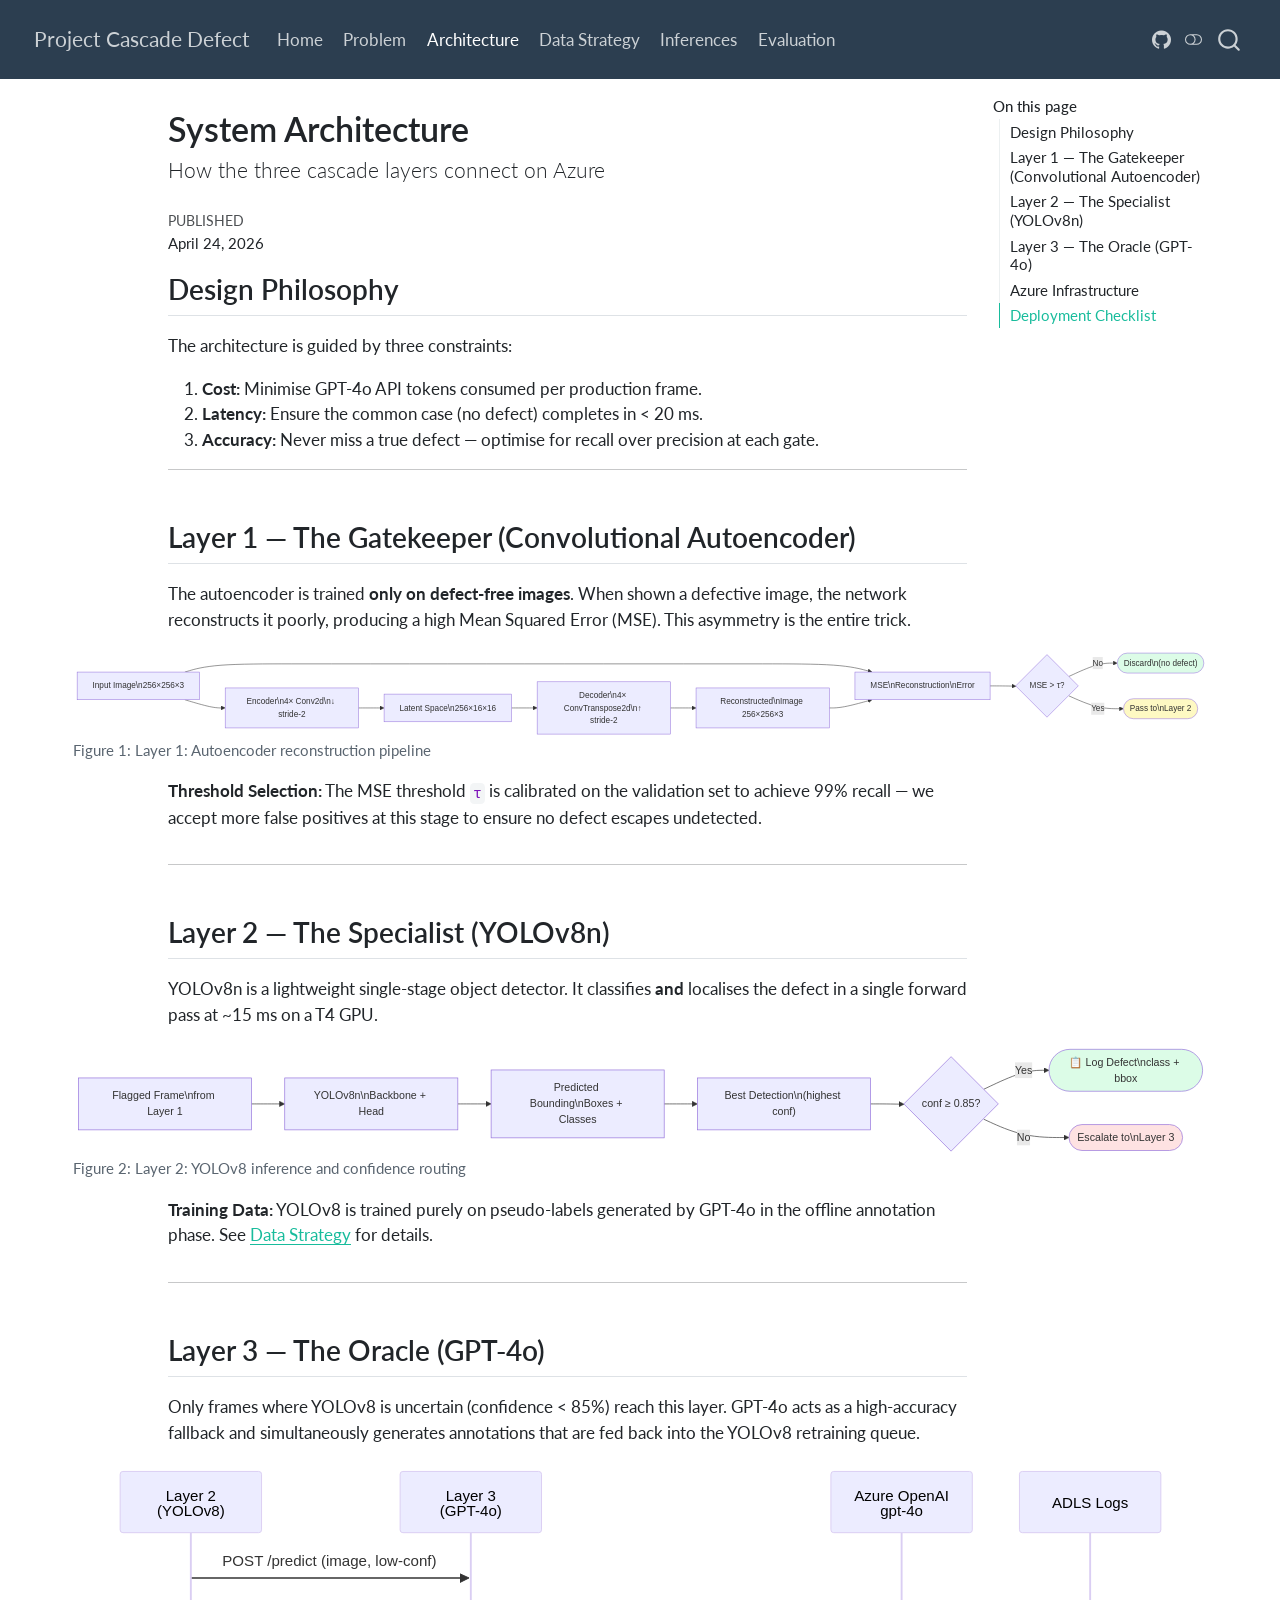
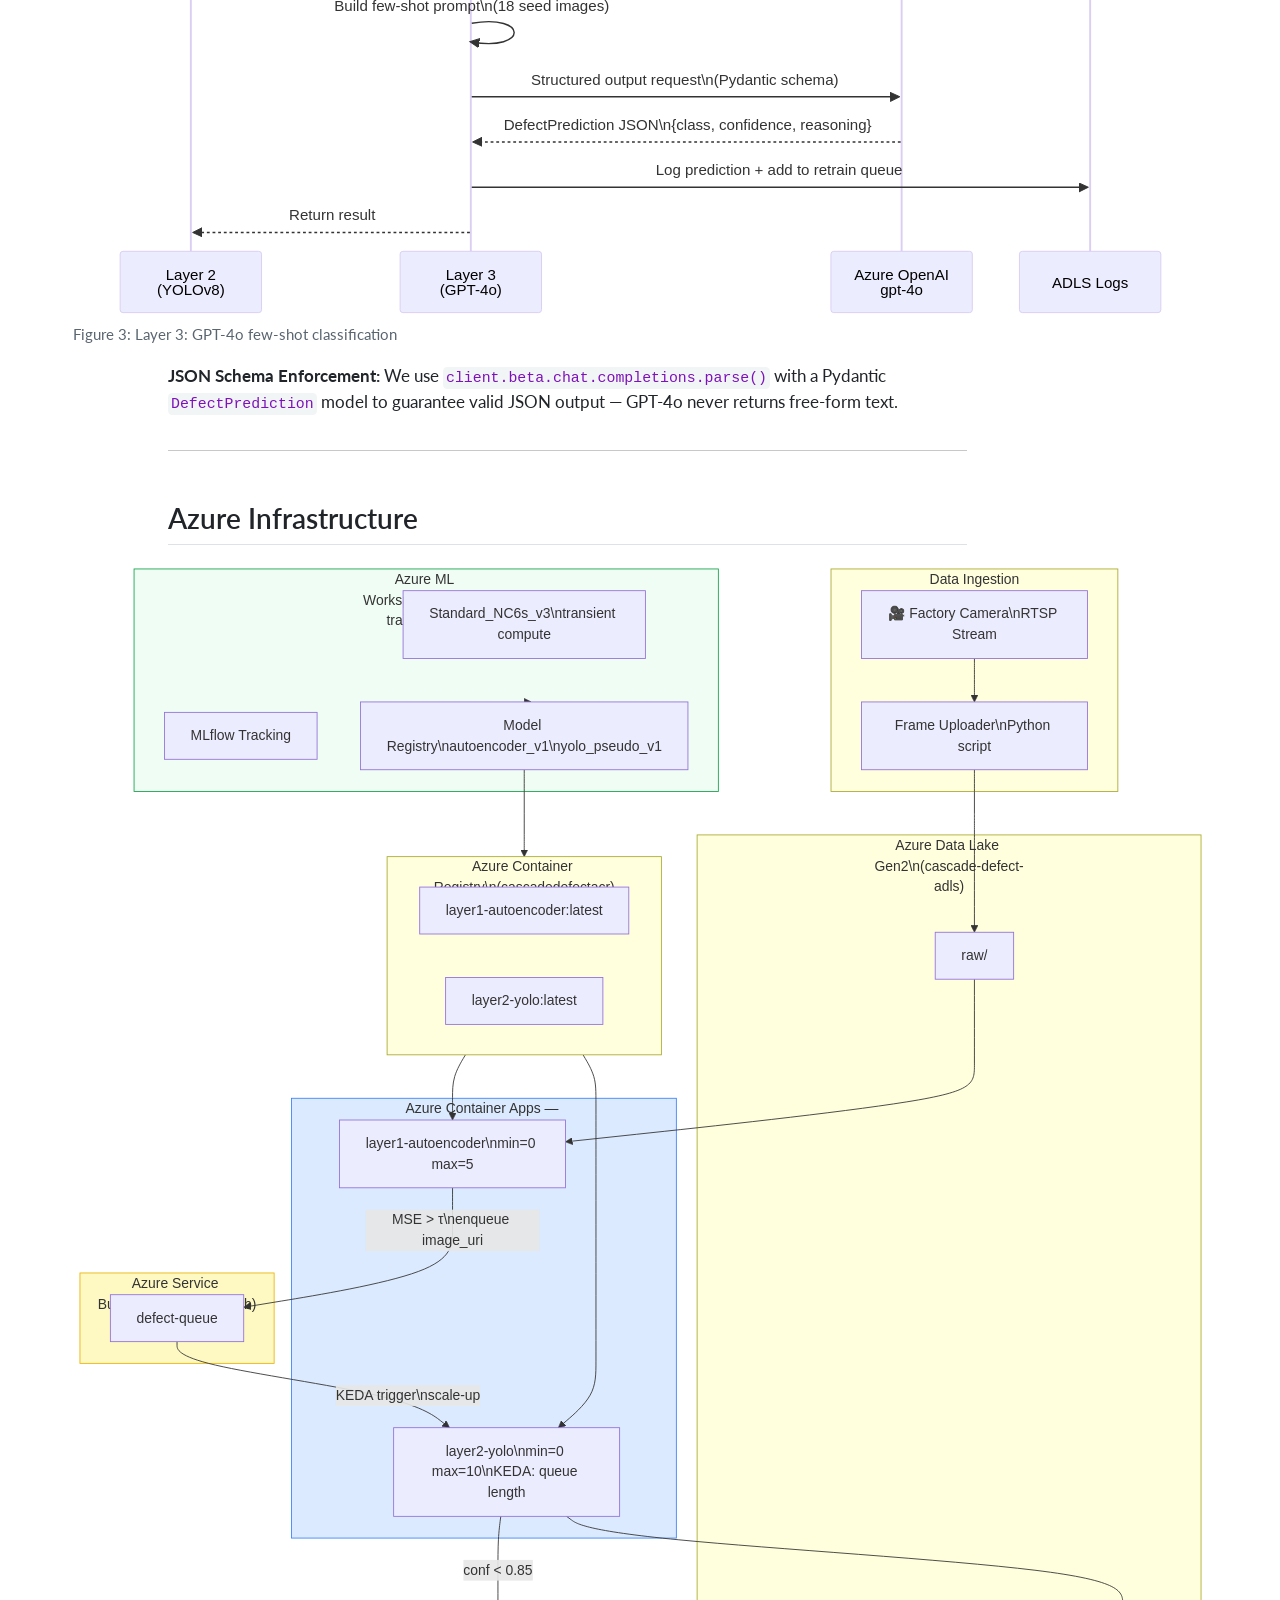
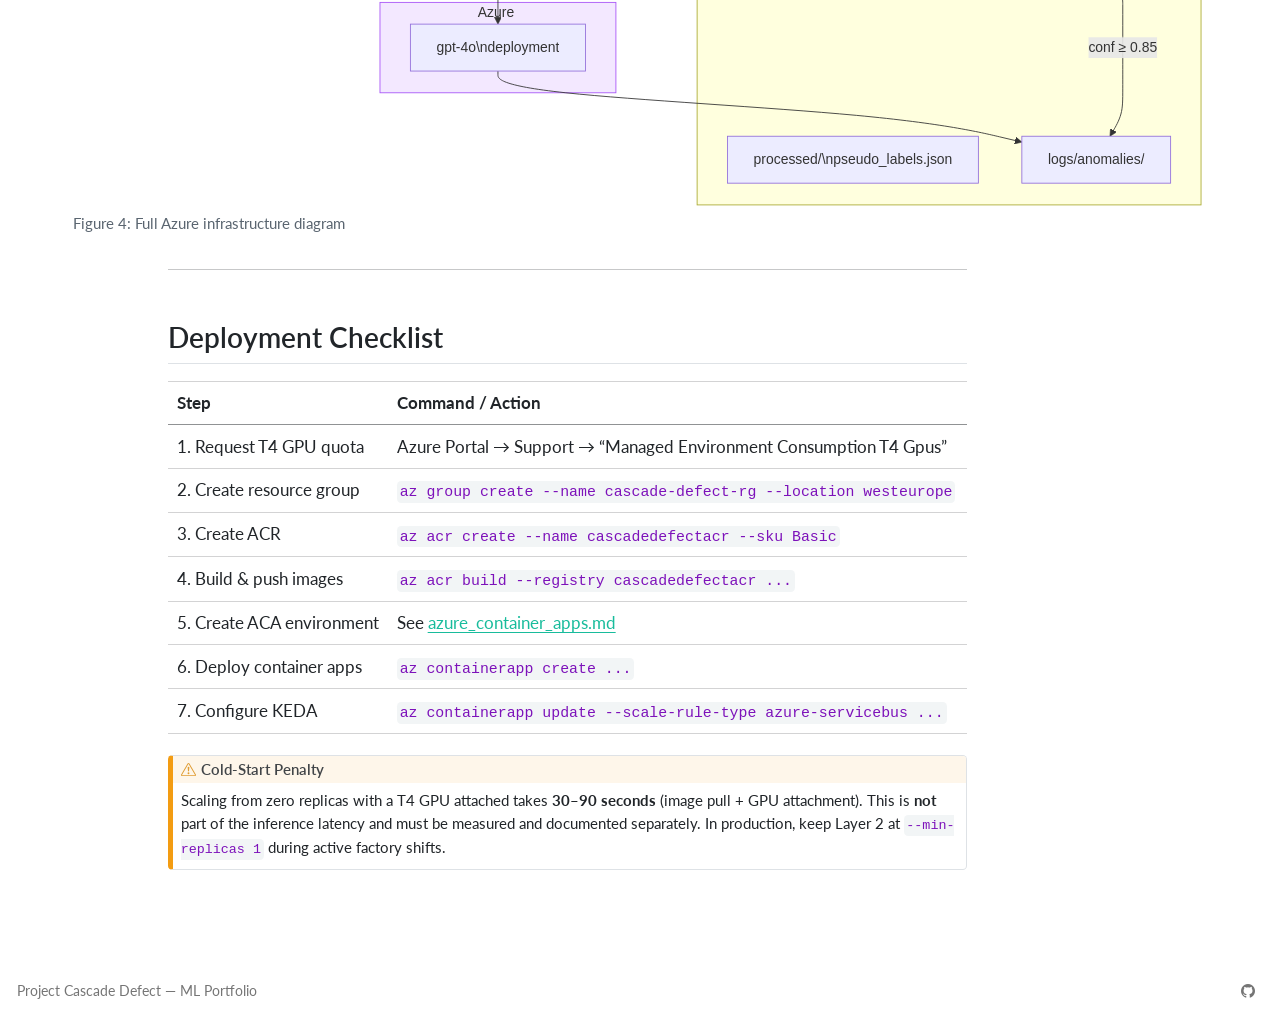
==== commit beddc425: "Add Inferences page: 3 real cascade traces with input + AE recon + diff heatmap + YOLO bbox overlay " ====
--- a/docs/architecture.html
+++ b/docs/architecture.html
@@ -281,6 +281,10 @@
 <span class="menu-text">Data Strategy</span></a>
   </li>  
   <li class="nav-item">
+    <a class="nav-link" href="./inferences.html"> 
+<span class="menu-text">Inferences</span></a>
+  </li>  
+  <li class="nav-item">
     <a class="nav-link" href="./evaluation.html"> 
 <span class="menu-text">Evaluation</span></a>
   </li>  
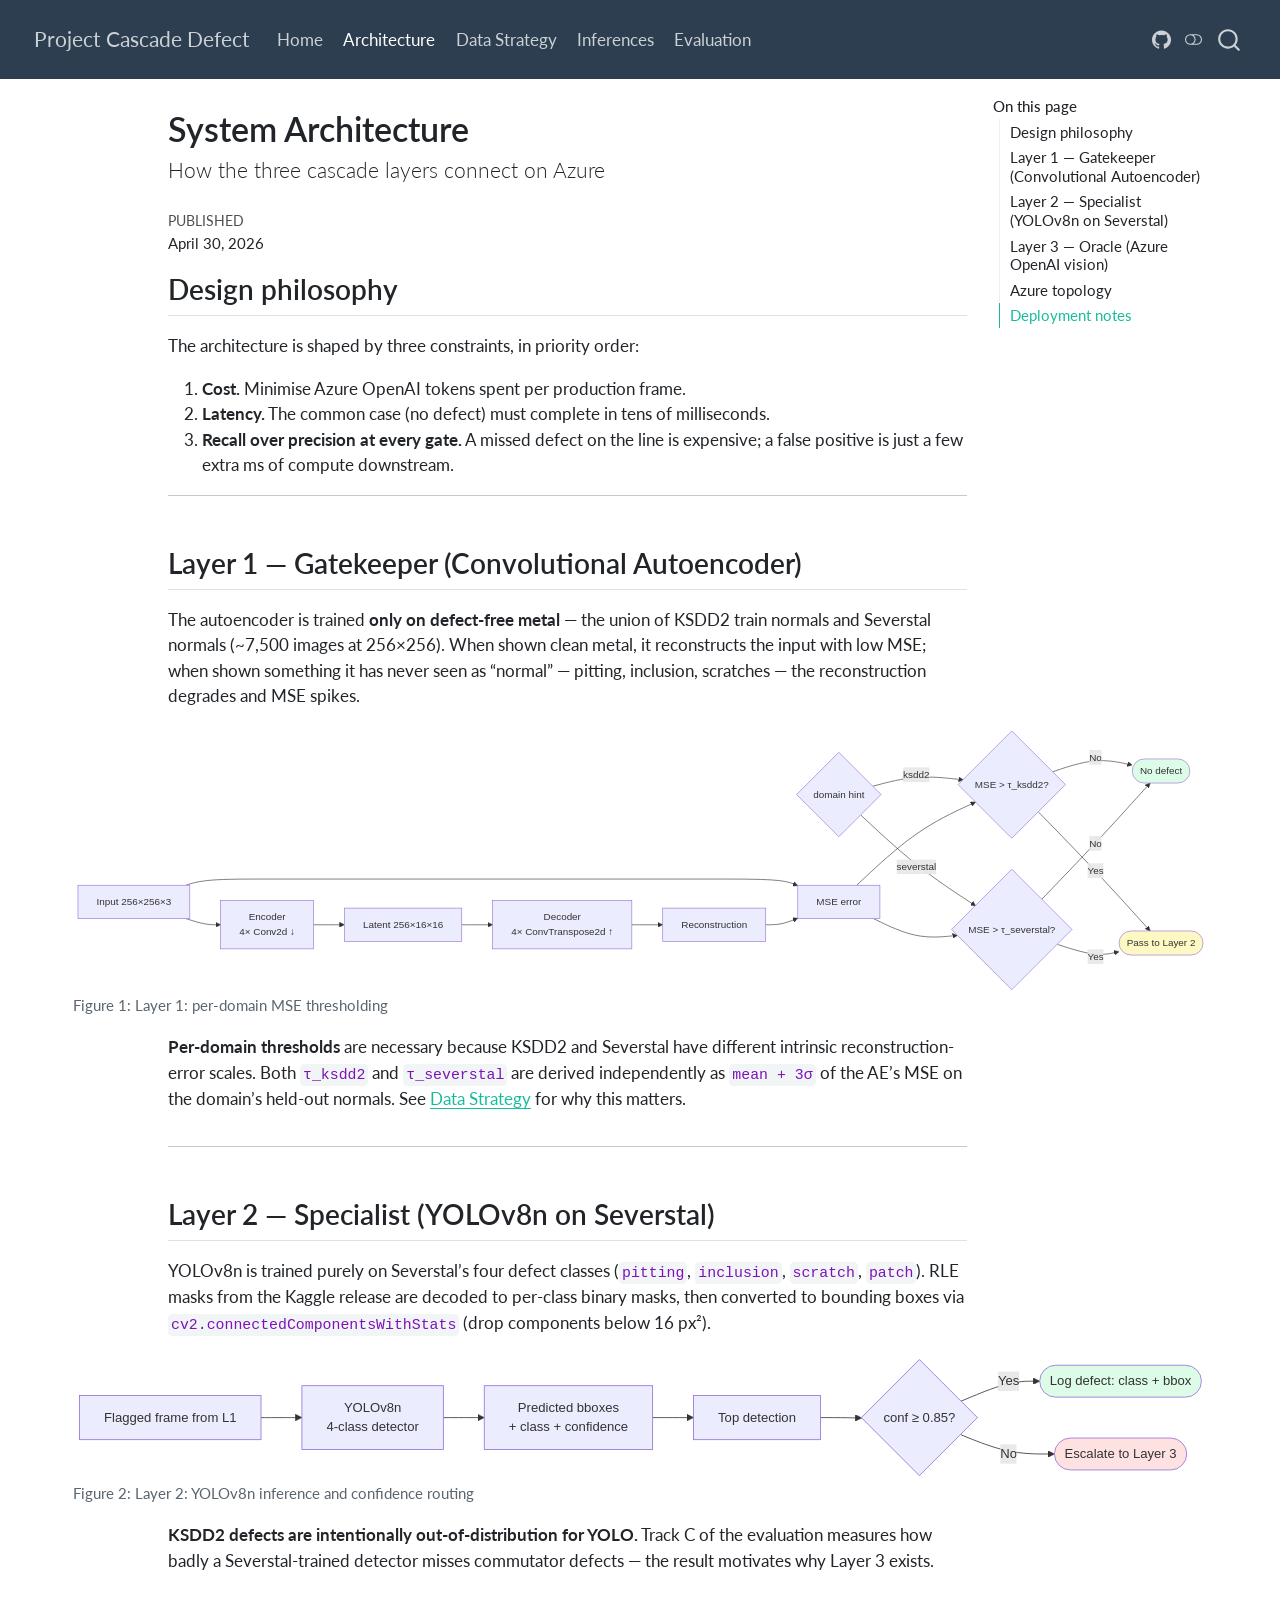
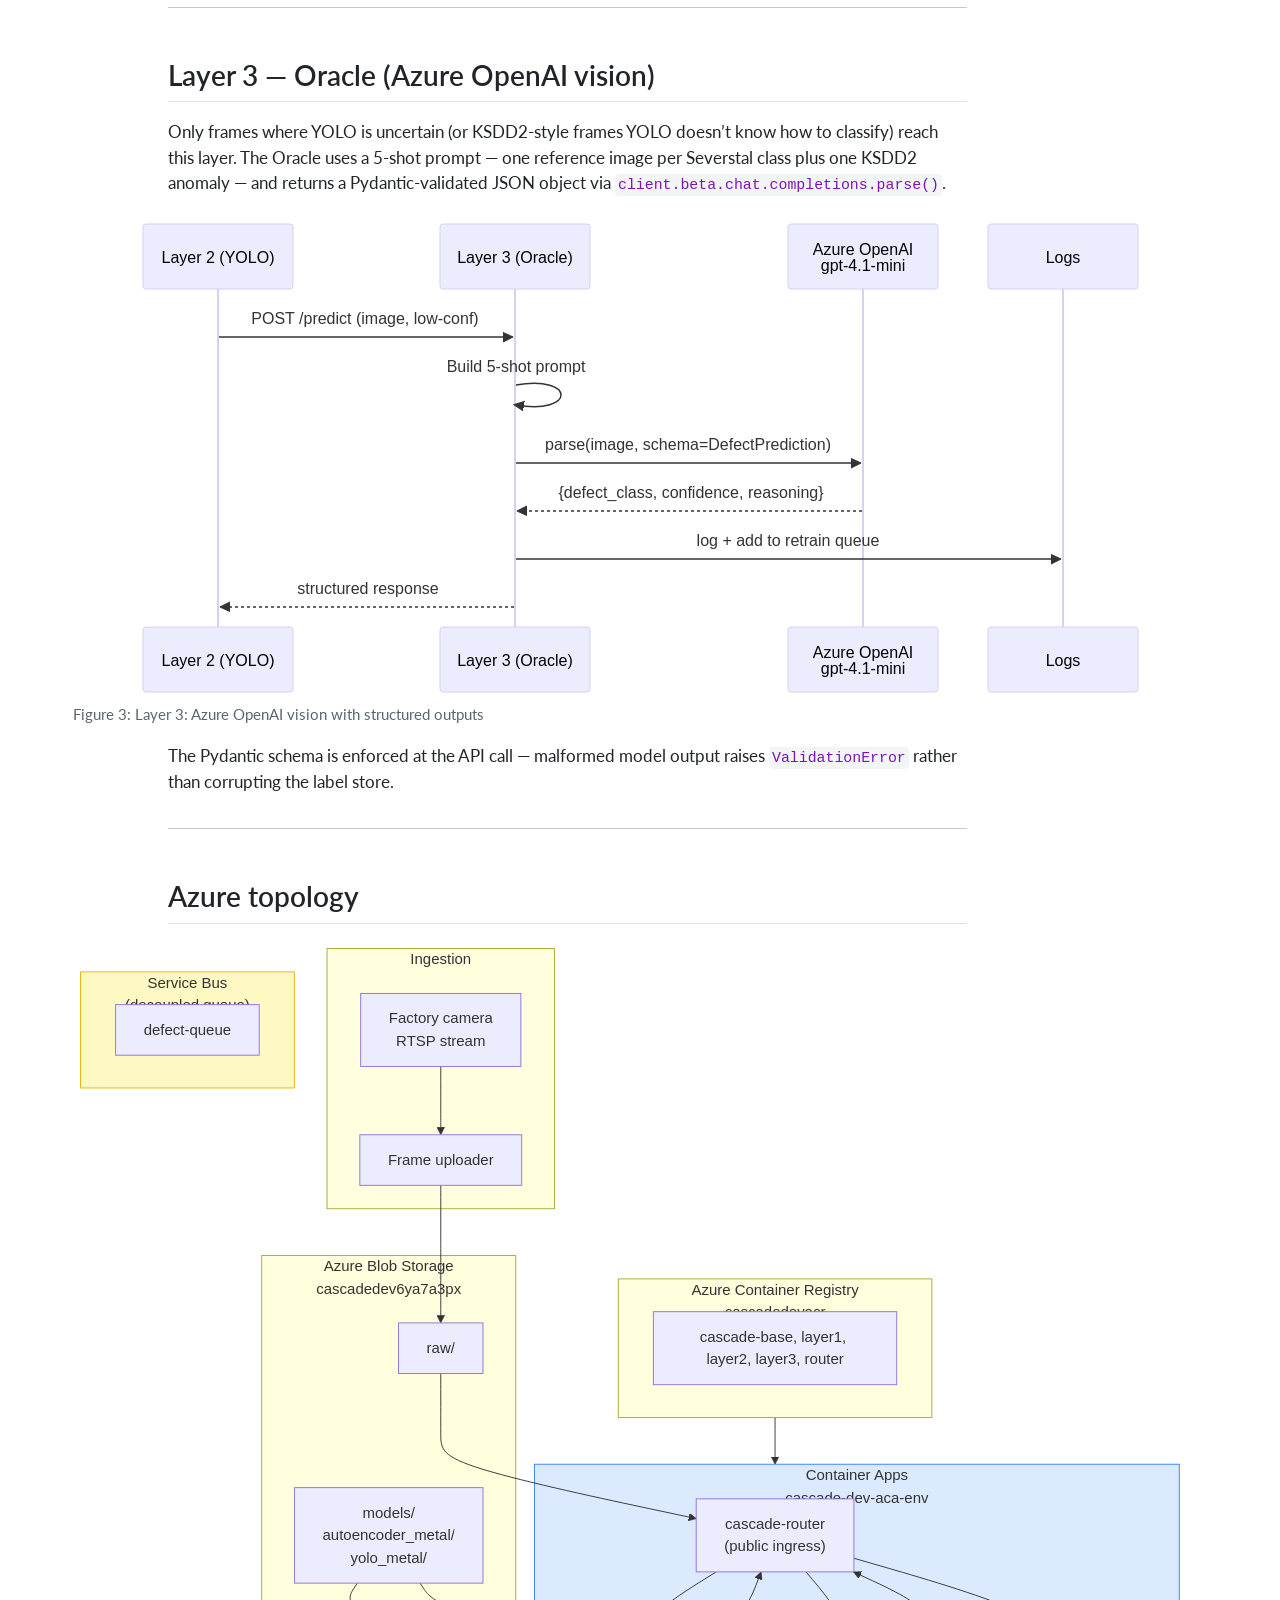
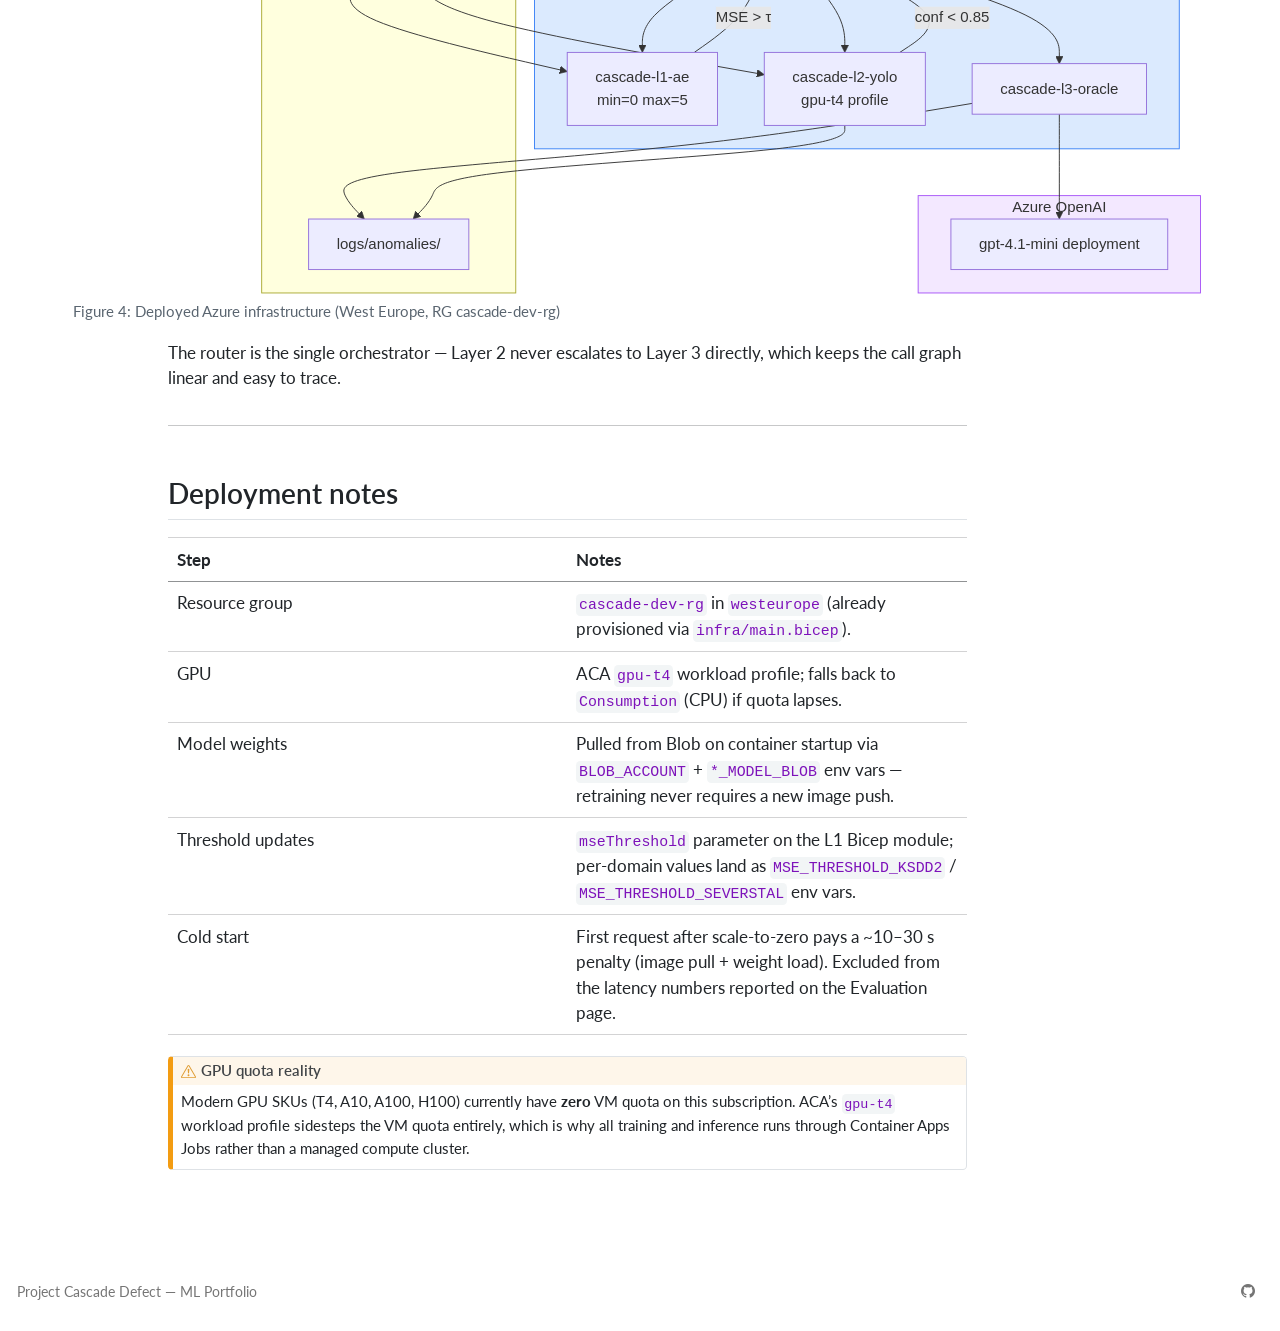
==== commit fae1aebb: "Phase J + K: PatchCore L1, production YOLO, cost-calibrated cascade, cached Oracle, narrative websit" ====
--- a/docs/architecture.html
+++ b/docs/architecture.html
@@ -6,7 +6,7 @@
 
 <meta name="viewport" content="width=device-width, initial-scale=1.0, user-scalable=yes">
 
-<meta name="dcterms.date" content="2026-04-24">
+<meta name="dcterms.date" content="2026-04-30">
 
 <title>System Architecture – Project Cascade Defect</title>
 <style>
@@ -269,10 +269,6 @@
 <span class="menu-text">Home</span></a>
   </li>  
   <li class="nav-item">
-    <a class="nav-link" href="./intro.html"> 
-<span class="menu-text">Problem</span></a>
-  </li>  
-  <li class="nav-item">
     <a class="nav-link active" href="./architecture.html" aria-current="page"> 
 <span class="menu-text">Architecture</span></a>
   </li>  
@@ -312,12 +308,12 @@
     <h2 id="toc-title">On this page</h2>
    
   <ul>
-  <li><a href="#design-philosophy" id="toc-design-philosophy" class="nav-link active" data-scroll-target="#design-philosophy">Design Philosophy</a></li>
-  <li><a href="#layer-1-the-gatekeeper-convolutional-autoencoder" id="toc-layer-1-the-gatekeeper-convolutional-autoencoder" class="nav-link" data-scroll-target="#layer-1-the-gatekeeper-convolutional-autoencoder">Layer 1 — The Gatekeeper (Convolutional Autoencoder)</a></li>
-  <li><a href="#layer-2-the-specialist-yolov8n" id="toc-layer-2-the-specialist-yolov8n" class="nav-link" data-scroll-target="#layer-2-the-specialist-yolov8n">Layer 2 — The Specialist (YOLOv8n)</a></li>
-  <li><a href="#layer-3-the-oracle-gpt-4o" id="toc-layer-3-the-oracle-gpt-4o" class="nav-link" data-scroll-target="#layer-3-the-oracle-gpt-4o">Layer 3 — The Oracle (GPT-4o)</a></li>
-  <li><a href="#azure-infrastructure" id="toc-azure-infrastructure" class="nav-link" data-scroll-target="#azure-infrastructure">Azure Infrastructure</a></li>
-  <li><a href="#deployment-checklist" id="toc-deployment-checklist" class="nav-link" data-scroll-target="#deployment-checklist">Deployment Checklist</a></li>
+  <li><a href="#design-philosophy" id="toc-design-philosophy" class="nav-link active" data-scroll-target="#design-philosophy">Design philosophy</a></li>
+  <li><a href="#layer-1-gatekeeper-convolutional-autoencoder" id="toc-layer-1-gatekeeper-convolutional-autoencoder" class="nav-link" data-scroll-target="#layer-1-gatekeeper-convolutional-autoencoder">Layer 1 — Gatekeeper (Convolutional Autoencoder)</a></li>
+  <li><a href="#layer-2-specialist-yolov8n-on-severstal" id="toc-layer-2-specialist-yolov8n-on-severstal" class="nav-link" data-scroll-target="#layer-2-specialist-yolov8n-on-severstal">Layer 2 — Specialist (YOLOv8n on Severstal)</a></li>
+  <li><a href="#layer-3-oracle-azure-openai-vision" id="toc-layer-3-oracle-azure-openai-vision" class="nav-link" data-scroll-target="#layer-3-oracle-azure-openai-vision">Layer 3 — Oracle (Azure OpenAI vision)</a></li>
+  <li><a href="#azure-topology" id="toc-azure-topology" class="nav-link" data-scroll-target="#azure-topology">Azure topology</a></li>
+  <li><a href="#deployment-notes" id="toc-deployment-notes" class="nav-link" data-scroll-target="#deployment-notes">Deployment notes</a></li>
   </ul>
 </nav>
     </div>
@@ -339,7 +335,7 @@
     <div>
     <div class="quarto-title-meta-heading">Published</div>
     <div class="quarto-title-meta-contents">
-      <p class="date">April 24, 2026</p>
+      <p class="date">April 30, 2026</p>
     </div>
   </div>
   
@@ -352,18 +348,18 @@
 
 
 <section id="design-philosophy" class="level2">
-<h2 class="anchored" data-anchor-id="design-philosophy">Design Philosophy</h2>
-<p>The architecture is guided by three constraints:</p>
+<h2 class="anchored" data-anchor-id="design-philosophy">Design philosophy</h2>
+<p>The architecture is shaped by three constraints, in priority order:</p>
 <ol type="1">
-<li><strong>Cost:</strong> Minimise GPT-4o API tokens consumed per production frame.</li>
-<li><strong>Latency:</strong> Ensure the common case (no defect) completes in &lt; 20 ms.</li>
-<li><strong>Accuracy:</strong> Never miss a true defect — optimise for recall over precision at each gate.</li>
+<li><strong>Cost.</strong> Minimise Azure OpenAI tokens spent per production frame.</li>
+<li><strong>Latency.</strong> The common case (no defect) must complete in tens of milliseconds.</li>
+<li><strong>Recall over precision at every gate.</strong> A missed defect on the line is expensive; a false positive is just a few extra ms of compute downstream.</li>
 </ol>
 <hr>
 </section>
-<section id="layer-1-the-gatekeeper-convolutional-autoencoder" class="level2 page-columns page-full">
-<h2 class="anchored" data-anchor-id="layer-1-the-gatekeeper-convolutional-autoencoder">Layer 1 — The Gatekeeper (Convolutional Autoencoder)</h2>
-<p>The autoencoder is trained <strong>only on defect-free images</strong>. When shown a defective image, the network reconstructs it poorly, producing a high Mean Squared Error (MSE). This asymmetry is the entire trick.</p>
+<section id="layer-1-gatekeeper-convolutional-autoencoder" class="level2 page-columns page-full">
+<h2 class="anchored" data-anchor-id="layer-1-gatekeeper-convolutional-autoencoder">Layer 1 — Gatekeeper (Convolutional Autoencoder)</h2>
+<p>The autoencoder is trained <strong>only on defect-free metal</strong> — the union of KSDD2 train normals and Severstal normals (~7,500 images at 256×256). When shown clean metal, it reconstructs the input with low MSE; when shown something it has never seen as “normal” — pitting, inclusion, scratches — the reconstruction degrades and MSE spikes.</p>
 <div class="column-page">
 <div class="cell" data-layout-align="default">
 <div class="cell-output-display">
@@ -372,22 +368,29 @@
 <div aria-describedby="fig-layer1-caption-0ceaefa1-69ba-4598-a22c-09a6ac19f8ca">
 <div>
 <pre class="mermaid mermaid-js" data-label="fig-layer1">flowchart LR
-    IMG[Input Image\n256×256×3]
-    ENC["Encoder\n4× Conv2d\n↓ stride-2"]
-    LAT["Latent Space\n256×16×16"]
-    DEC["Decoder\n4× ConvTranspose2d\n↑ stride-2"]
-    RECON["Reconstructed\nImage 256×256×3"]
-    MSE["MSE\nReconstruction\nError"]
-    GATE{"MSE &gt; τ?"}
-    DISCARD(["Discard\n(no defect)"])
-    PASS(["Pass to\nLayer 2"])
+    IMG[Input 256×256×3]
+    DOMAIN{domain hint}
+    ENC["Encoder&lt;br/&gt;4× Conv2d ↓"]
+    LAT["Latent 256×16×16"]
+    DEC["Decoder&lt;br/&gt;4× ConvTranspose2d ↑"]
+    RECON["Reconstruction"]
+    MSE["MSE error"]
+    GATE_K{"MSE &gt; τ_ksdd2?"}
+    GATE_S{"MSE &gt; τ_severstal?"}
+    DISCARD([No defect])
+    PASS([Pass to Layer 2])
 
     IMG --&gt; ENC --&gt; LAT --&gt; DEC --&gt; RECON
     IMG --&gt; MSE
     RECON --&gt; MSE
-    MSE --&gt; GATE
-    GATE -- No --&gt; DISCARD
-    GATE -- Yes --&gt; PASS
+    DOMAIN -- ksdd2 --&gt; GATE_K
+    DOMAIN -- severstal --&gt; GATE_S
+    MSE --&gt; GATE_K
+    MSE --&gt; GATE_S
+    GATE_K -- No --&gt; DISCARD
+    GATE_S -- No --&gt; DISCARD
+    GATE_K -- Yes --&gt; PASS
+    GATE_S -- Yes --&gt; PASS
 
     style DISCARD fill:#dcfce7
     style PASS fill:#fef9c3
@@ -395,19 +398,19 @@
 </div>
 </div>
 <figcaption class="quarto-float-caption-bottom quarto-float-caption quarto-float-fig" id="fig-layer1-caption-0ceaefa1-69ba-4598-a22c-09a6ac19f8ca">
-Figure&nbsp;1: Layer 1: Autoencoder reconstruction pipeline
+Figure&nbsp;1: Layer 1: per-domain MSE thresholding
 </figcaption>
 </figure>
 </div>
 </div>
 </div>
 </div>
-<p><strong>Threshold Selection:</strong> The MSE threshold <code>τ</code> is calibrated on the validation set to achieve 99% recall — we accept more false positives at this stage to ensure no defect escapes undetected.</p>
+<p><strong>Per-domain thresholds</strong> are necessary because KSDD2 and Severstal have different intrinsic reconstruction-error scales. Both <code>τ_ksdd2</code> and <code>τ_severstal</code> are derived independently as <code>mean + 3σ</code> of the AE’s MSE on the domain’s held-out normals. See <a href="./data-strategy.html">Data Strategy</a> for why this matters.</p>
 <hr>
 </section>
-<section id="layer-2-the-specialist-yolov8n" class="level2 page-columns page-full">
-<h2 class="anchored" data-anchor-id="layer-2-the-specialist-yolov8n">Layer 2 — The Specialist (YOLOv8n)</h2>
-<p>YOLOv8n is a lightweight single-stage object detector. It classifies <strong>and</strong> localises the defect in a single forward pass at ~15 ms on a T4 GPU.</p>
+<section id="layer-2-specialist-yolov8n-on-severstal" class="level2 page-columns page-full">
+<h2 class="anchored" data-anchor-id="layer-2-specialist-yolov8n-on-severstal">Layer 2 — Specialist (YOLOv8n on Severstal)</h2>
+<p>YOLOv8n is trained purely on Severstal’s four defect classes (<code>pitting</code>, <code>inclusion</code>, <code>scratch</code>, <code>patch</code>). RLE masks from the Kaggle release are decoded to per-class binary masks, then converted to bounding boxes via <code>cv2.connectedComponentsWithStats</code> (drop components below 16 px²).</p>
 <div class="column-page">
 <div class="cell" data-layout-align="default">
 <div class="cell-output-display">
@@ -416,13 +419,13 @@
 <div aria-describedby="fig-layer2-caption-0ceaefa1-69ba-4598-a22c-09a6ac19f8ca">
 <div>
 <pre class="mermaid mermaid-js" data-label="fig-layer2">flowchart LR
-    IN[Flagged Frame\nfrom Layer 1]
-    YOLO["YOLOv8n\nBackbone + Head"]
-    BOXES["Predicted Bounding\nBoxes + Classes"]
-    BEST["Best Detection\n(highest conf)"]
-    GATE{"conf ≥ 0.85?"}
-    LOG(["📋 Log Defect\nclass + bbox"])
-    ESC(["Escalate to\nLayer 3"])
+    IN[Flagged frame from L1]
+    YOLO["YOLOv8n&lt;br/&gt;4-class detector"]
+    BOXES["Predicted bboxes&lt;br/&gt;+ class + confidence"]
+    BEST["Top detection"]
+    GATE{conf ≥ 0.85?}
+    LOG([Log defect: class + bbox])
+    ESC([Escalate to Layer 3])
 
     IN --&gt; YOLO --&gt; BOXES --&gt; BEST --&gt; GATE
     GATE -- Yes --&gt; LOG
@@ -434,19 +437,19 @@
 </div>
 </div>
 <figcaption class="quarto-float-caption-bottom quarto-float-caption quarto-float-fig" id="fig-layer2-caption-0ceaefa1-69ba-4598-a22c-09a6ac19f8ca">
-Figure&nbsp;2: Layer 2: YOLOv8 inference and confidence routing
+Figure&nbsp;2: Layer 2: YOLOv8n inference and confidence routing
 </figcaption>
 </figure>
 </div>
 </div>
 </div>
 </div>
-<p><strong>Training Data:</strong> YOLOv8 is trained purely on pseudo-labels generated by GPT-4o in the offline annotation phase. See <a href="./data-strategy.html">Data Strategy</a> for details.</p>
+<p><strong>KSDD2 defects are intentionally out-of-distribution for YOLO.</strong> Track C of the evaluation measures how badly a Severstal-trained detector misses commutator defects — the result motivates why Layer 3 exists.</p>
 <hr>
 </section>
-<section id="layer-3-the-oracle-gpt-4o" class="level2 page-columns page-full">
-<h2 class="anchored" data-anchor-id="layer-3-the-oracle-gpt-4o">Layer 3 — The Oracle (GPT-4o)</h2>
-<p>Only frames where YOLOv8 is uncertain (confidence &lt; 85%) reach this layer. GPT-4o acts as a high-accuracy fallback and simultaneously generates annotations that are fed back into the YOLOv8 retraining queue.</p>
+<section id="layer-3-oracle-azure-openai-vision" class="level2 page-columns page-full">
+<h2 class="anchored" data-anchor-id="layer-3-oracle-azure-openai-vision">Layer 3 — Oracle (Azure OpenAI vision)</h2>
+<p>Only frames where YOLO is uncertain (or KSDD2-style frames YOLO doesn’t know how to classify) reach this layer. The Oracle uses a 5-shot prompt — one reference image per Severstal class plus one KSDD2 anomaly — and returns a Pydantic-validated JSON object via <code>client.beta.chat.completions.parse()</code>.</p>
 <div class="column-page">
 <div class="cell" data-layout-align="default">
 <div class="cell-output-display">
@@ -455,33 +458,33 @@
 <div aria-describedby="fig-layer3-caption-0ceaefa1-69ba-4598-a22c-09a6ac19f8ca">
 <div>
 <pre class="mermaid mermaid-js" data-label="fig-layer3">sequenceDiagram
-    participant L2 as Layer 2&lt;br/&gt;(YOLOv8)
-    participant L3 as Layer 3&lt;br/&gt;(GPT-4o)
-    participant AZ as Azure OpenAI&lt;br/&gt;gpt-4o
-    participant DB as ADLS Logs
+    participant L2 as Layer 2 (YOLO)
+    participant L3 as Layer 3 (Oracle)
+    participant AZ as Azure OpenAI&lt;br/&gt;gpt-4.1-mini
+    participant DB as Logs
 
     L2-&gt;&gt;L3: POST /predict (image, low-conf)
-    L3-&gt;&gt;L3: Build few-shot prompt\n(18 seed images)
-    L3-&gt;&gt;AZ: Structured output request\n(Pydantic schema)
-    AZ--&gt;&gt;L3: DefectPrediction JSON\n{class, confidence, reasoning}
-    L3-&gt;&gt;DB: Log prediction + add to retrain queue
-    L3--&gt;&gt;L2: Return result
+    L3-&gt;&gt;L3: Build 5-shot prompt
+    L3-&gt;&gt;AZ: parse(image, schema=DefectPrediction)
+    AZ--&gt;&gt;L3: {defect_class, confidence, reasoning}
+    L3-&gt;&gt;DB: log + add to retrain queue
+    L3--&gt;&gt;L2: structured response
 </pre>
 </div>
 </div>
 <figcaption class="quarto-float-caption-bottom quarto-float-caption quarto-float-fig" id="fig-layer3-caption-0ceaefa1-69ba-4598-a22c-09a6ac19f8ca">
-Figure&nbsp;3: Layer 3: GPT-4o few-shot classification
+Figure&nbsp;3: Layer 3: Azure OpenAI vision with structured outputs
 </figcaption>
 </figure>
 </div>
 </div>
 </div>
 </div>
-<p><strong>JSON Schema Enforcement:</strong> We use <code>client.beta.chat.completions.parse()</code> with a Pydantic <code>DefectPrediction</code> model to guarantee valid JSON output — GPT-4o never returns free-form text.</p>
+<p>The Pydantic schema is enforced at the API call — malformed model output raises <code>ValidationError</code> rather than corrupting the label store.</p>
 <hr>
 </section>
-<section id="azure-infrastructure" class="level2 page-columns page-full">
-<h2 class="anchored" data-anchor-id="azure-infrastructure">Azure Infrastructure</h2>
+<section id="azure-topology" class="level2 page-columns page-full">
+<h2 class="anchored" data-anchor-id="azure-topology">Azure topology</h2>
 <div class="column-page">
 <div class="cell" data-layout-align="default">
 <div class="cell-output-display">
@@ -490,107 +493,100 @@
 <div aria-describedby="fig-azure-infra-caption-0ceaefa1-69ba-4598-a22c-09a6ac19f8ca">
 <div>
 <pre class="mermaid mermaid-js" data-label="fig-azure-infra">flowchart TB
-    subgraph INGEST["Data Ingestion"]
-        CAM["🎥 Factory Camera\nRTSP Stream"]
-        UPLOADER["Frame Uploader\nPython script"]
+    subgraph INGEST["Ingestion"]
+        CAM[Factory camera&lt;br/&gt;RTSP stream]
+        UPLOADER[Frame uploader]
     end
 
-    subgraph ADLS["Azure Data Lake Gen2\n(cascade-defect-adls)"]
-        RAW["raw/"]
-        PROCESSED["processed/\npseudo_labels.json"]
-        LOGS["logs/anomalies/"]
+    subgraph BLOB["Azure Blob Storage&lt;br/&gt;cascadedev6ya7a3px"]
+        RAW[raw/]
+        MODELS[models/&lt;br/&gt;autoencoder_metal/&lt;br/&gt;yolo_metal/]
+        LOGS[logs/anomalies/]
     end
 
-    subgraph SB["Azure Service Bus\n(cascade-defect-sb)"]
-        QUEUE["defect-queue"]
+    subgraph SB["Service Bus&lt;br/&gt;(decoupled queue)"]
+        QUEUE[defect-queue]
     end
 
-    subgraph ACA["Azure Container Apps — West Europe\nConsumption-GPU-NC8as-T4"]
-        L1APP["layer1-autoencoder\nmin=0 max=5"]
-        L2APP["layer2-yolo\nmin=0 max=10\nKEDA: queue length"]
+    subgraph ACA["Container Apps&lt;br/&gt;cascade-dev-aca-env"]
+        ROUTER["cascade-router&lt;br/&gt;(public ingress)"]
+        L1APP["cascade-l1-ae&lt;br/&gt;min=0 max=5"]
+        L2APP["cascade-l2-yolo&lt;br/&gt;gpu-t4 profile"]
+        L3APP["cascade-l3-oracle"]
     end
 
-    subgraph OPENAI["Azure OpenAI\n(swedencentral)"]
-        GPT4O["gpt-4o\ndeployment"]
+    subgraph OPENAI["Azure OpenAI&lt;br/&gt;cascade-dev-aoai"]
+        GPT["gpt-4.1-mini deployment"]
     end
 
-    subgraph AML["Azure ML Workspace\n(offline training only)"]
-        CLUSTER["Standard_NC6s_v3\ntransient compute"]
-        MLFLOW["MLflow Tracking"]
-        REGISTRY["Model Registry\nautoencoder_v1\nyolo_pseudo_v1"]
+    subgraph ACR["Azure Container Registry&lt;br/&gt;cascadedevacr"]
+        IMG[cascade-base, layer1, layer2, layer3, router]
     end
 
-    subgraph ACR["Azure Container Registry\n(cascadedefectacr)"]
-        IMG1["layer1-autoencoder:latest"]
-        IMG2["layer2-yolo:latest"]
-    end
-
     CAM --&gt; UPLOADER --&gt; RAW
-    RAW --&gt; L1APP
-    L1APP -- "MSE &gt; τ\nenqueue image_uri" --&gt; QUEUE
-    QUEUE -- "KEDA trigger\nscale-up" --&gt; L2APP
-    L2APP -- "conf &lt; 0.85" --&gt; GPT4O
-    GPT4O --&gt; LOGS
-    L2APP -- "conf ≥ 0.85" --&gt; LOGS
-    AML --&gt; REGISTRY
-    REGISTRY --&gt; ACR
-    ACR --&gt; L1APP
-    ACR --&gt; L2APP
+    RAW --&gt; ROUTER
+    ROUTER --&gt; L1APP
+    L1APP -- "MSE &gt; τ" --&gt; ROUTER
+    ROUTER --&gt; L2APP
+    L2APP -- "conf &lt; 0.85" --&gt; ROUTER
+    ROUTER --&gt; L3APP
+    L3APP --&gt; GPT
+    L3APP --&gt; LOGS
+    L2APP --&gt; LOGS
+    MODELS --&gt; L1APP
+    MODELS --&gt; L2APP
+    ACR --&gt; ACA
 
     style ACA fill:#dbeafe,stroke:#3b82f6
     style SB fill:#fef9c3,stroke:#eab308
     style OPENAI fill:#f3e8ff,stroke:#a855f7
-    style AML fill:#f0fdf4,stroke:#16a34a
 </pre>
 </div>
 </div>
 <figcaption class="quarto-float-caption-bottom quarto-float-caption quarto-float-fig" id="fig-azure-infra-caption-0ceaefa1-69ba-4598-a22c-09a6ac19f8ca">
-Figure&nbsp;4: Full Azure infrastructure diagram
+Figure&nbsp;4: Deployed Azure infrastructure (West Europe, RG cascade-dev-rg)
 </figcaption>
 </figure>
 </div>
 </div>
 </div>
 </div>
+<p>The router is the single orchestrator — Layer 2 never escalates to Layer 3 directly, which keeps the call graph linear and easy to trace.</p>
 <hr>
 </section>
-<section id="deployment-checklist" class="level2">
-<h2 class="anchored" data-anchor-id="deployment-checklist">Deployment Checklist</h2>
+<section id="deployment-notes" class="level2">
+<h2 class="anchored" data-anchor-id="deployment-notes">Deployment notes</h2>
 <table class="caption-top table">
+<colgroup>
+<col style="width: 50%">
+<col style="width: 50%">
+</colgroup>
 <thead>
 <tr class="header">
 <th>Step</th>
-<th>Command / Action</th>
+<th>Notes</th>
 </tr>
 </thead>
 <tbody>
 <tr class="odd">
-<td>1. Request T4 GPU quota</td>
-<td>Azure Portal → Support → “Managed Environment Consumption T4 Gpus”</td>
+<td>Resource group</td>
+<td><code>cascade-dev-rg</code> in <code>westeurope</code> (already provisioned via <code>infra/main.bicep</code>).</td>
 </tr>
 <tr class="even">
-<td>2. Create resource group</td>
-<td><code>az group create --name cascade-defect-rg --location westeurope</code></td>
+<td>GPU</td>
+<td>ACA <code>gpu-t4</code> workload profile; falls back to <code>Consumption</code> (CPU) if quota lapses.</td>
 </tr>
 <tr class="odd">
-<td>3. Create ACR</td>
-<td><code>az acr create --name cascadedefectacr --sku Basic</code></td>
+<td>Model weights</td>
+<td>Pulled from Blob on container startup via <code>BLOB_ACCOUNT</code> + <code>*_MODEL_BLOB</code> env vars — retraining never requires a new image push.</td>
 </tr>
 <tr class="even">
-<td>4. Build &amp; push images</td>
-<td><code>az acr build --registry cascadedefectacr ...</code></td>
+<td>Threshold updates</td>
+<td><code>mseThreshold</code> parameter on the L1 Bicep module; per-domain values land as <code>MSE_THRESHOLD_KSDD2</code> / <code>MSE_THRESHOLD_SEVERSTAL</code> env vars.</td>
 </tr>
 <tr class="odd">
-<td>5. Create ACA environment</td>
-<td>See <a href="../.agents/skills/azure_container_apps.md">azure_container_apps.md</a></td>
-</tr>
-<tr class="even">
-<td>6. Deploy container apps</td>
-<td><code>az containerapp create ...</code></td>
-</tr>
-<tr class="odd">
-<td>7. Configure KEDA</td>
-<td><code>az containerapp update --scale-rule-type azure-servicebus ...</code></td>
+<td>Cold start</td>
+<td>First request after scale-to-zero pays a ~10–30 s penalty (image pull + weight load). Excluded from the latency numbers reported on the Evaluation page.</td>
 </tr>
 </tbody>
 </table>
@@ -600,11 +596,11 @@
 <i class="callout-icon"></i>
 </div>
 <div class="callout-title-container flex-fill">
-<span class="screen-reader-only">Warning</span>Cold-Start Penalty
+<span class="screen-reader-only">Warning</span>GPU quota reality
 </div>
 </div>
 <div class="callout-body-container callout-body">
-<p>Scaling from zero replicas with a T4 GPU attached takes <strong>30–90 seconds</strong> (image pull + GPU attachment). This is <strong>not</strong> part of the inference latency and must be measured and documented separately. In production, keep Layer 2 at <code>--min-replicas 1</code> during active factory shifts.</p>
+<p>Modern GPU SKUs (T4, A10, A100, H100) currently have <strong>zero</strong> VM quota on this subscription. ACA’s <code>gpu-t4</code> workload profile sidesteps the VM quota entirely, which is why all training and inference runs through Container Apps Jobs rather than a managed compute cluster.</p>
 </div>
 </div>
 
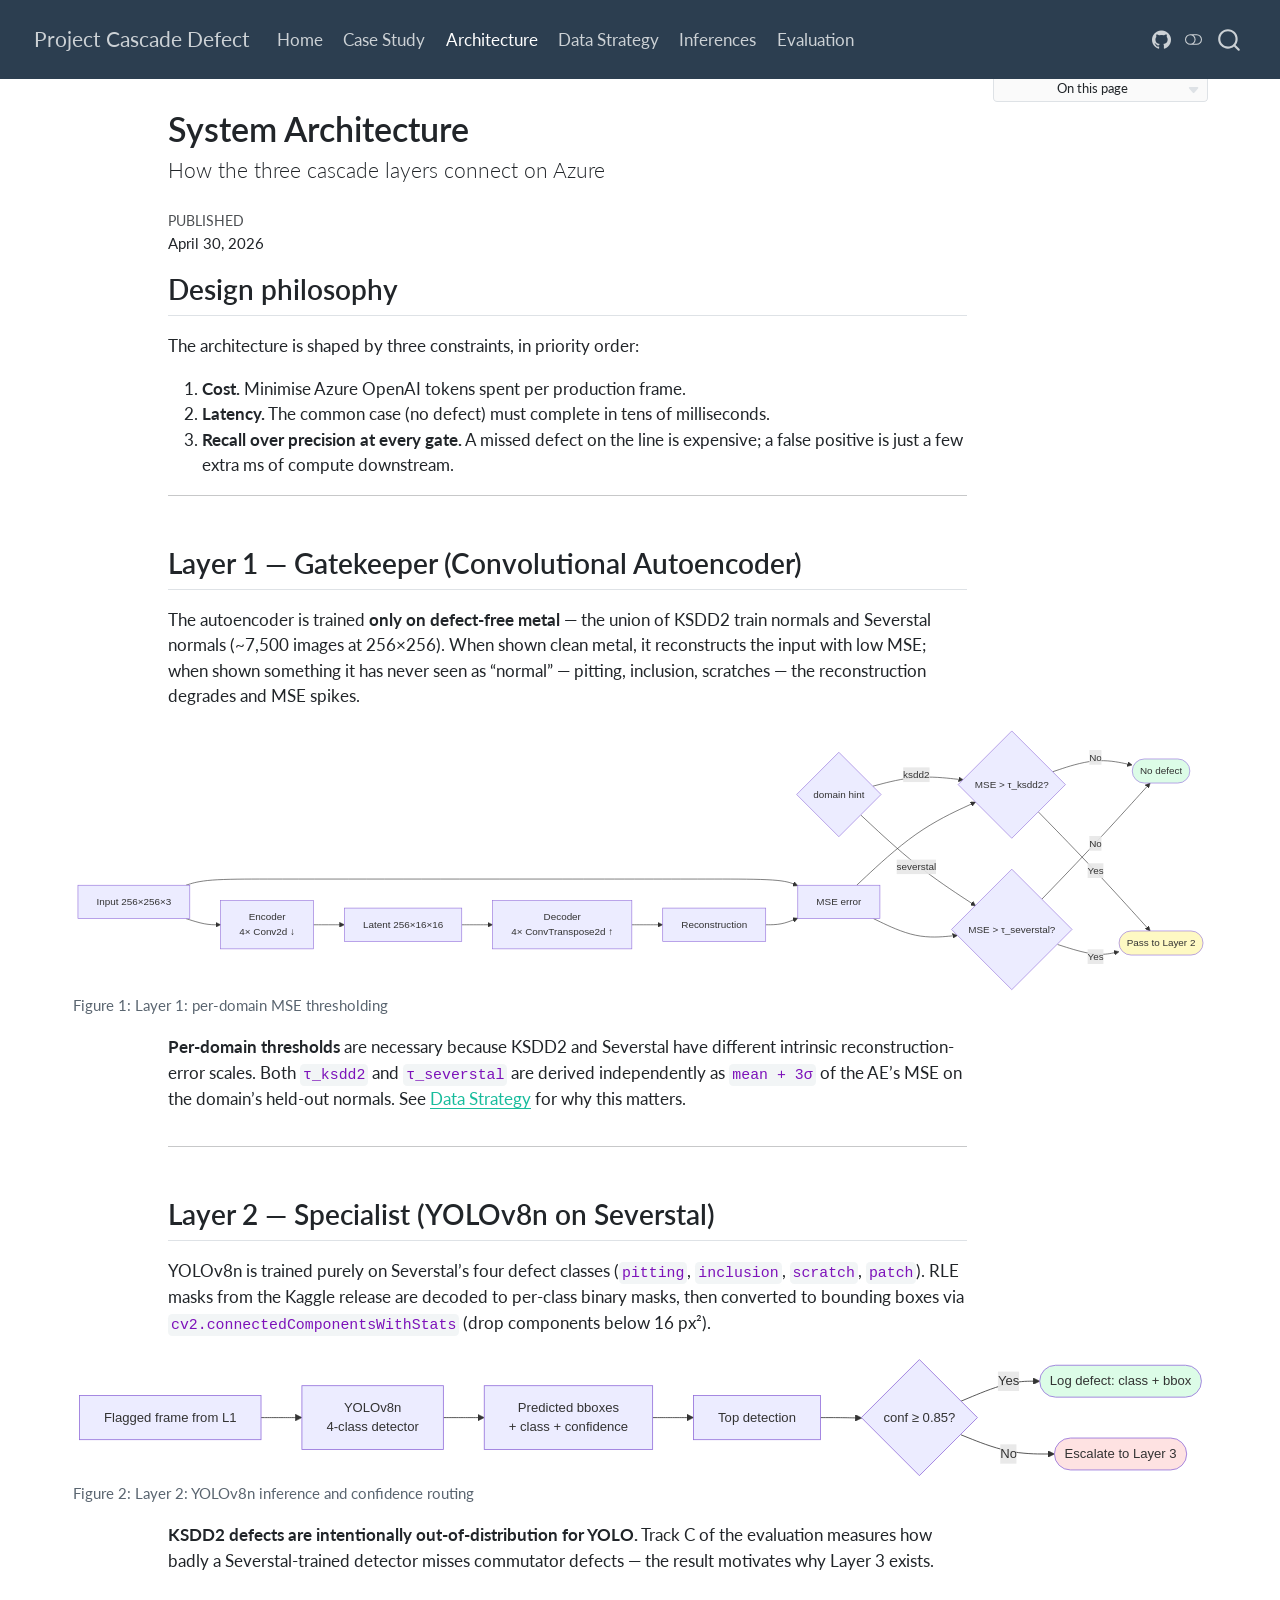
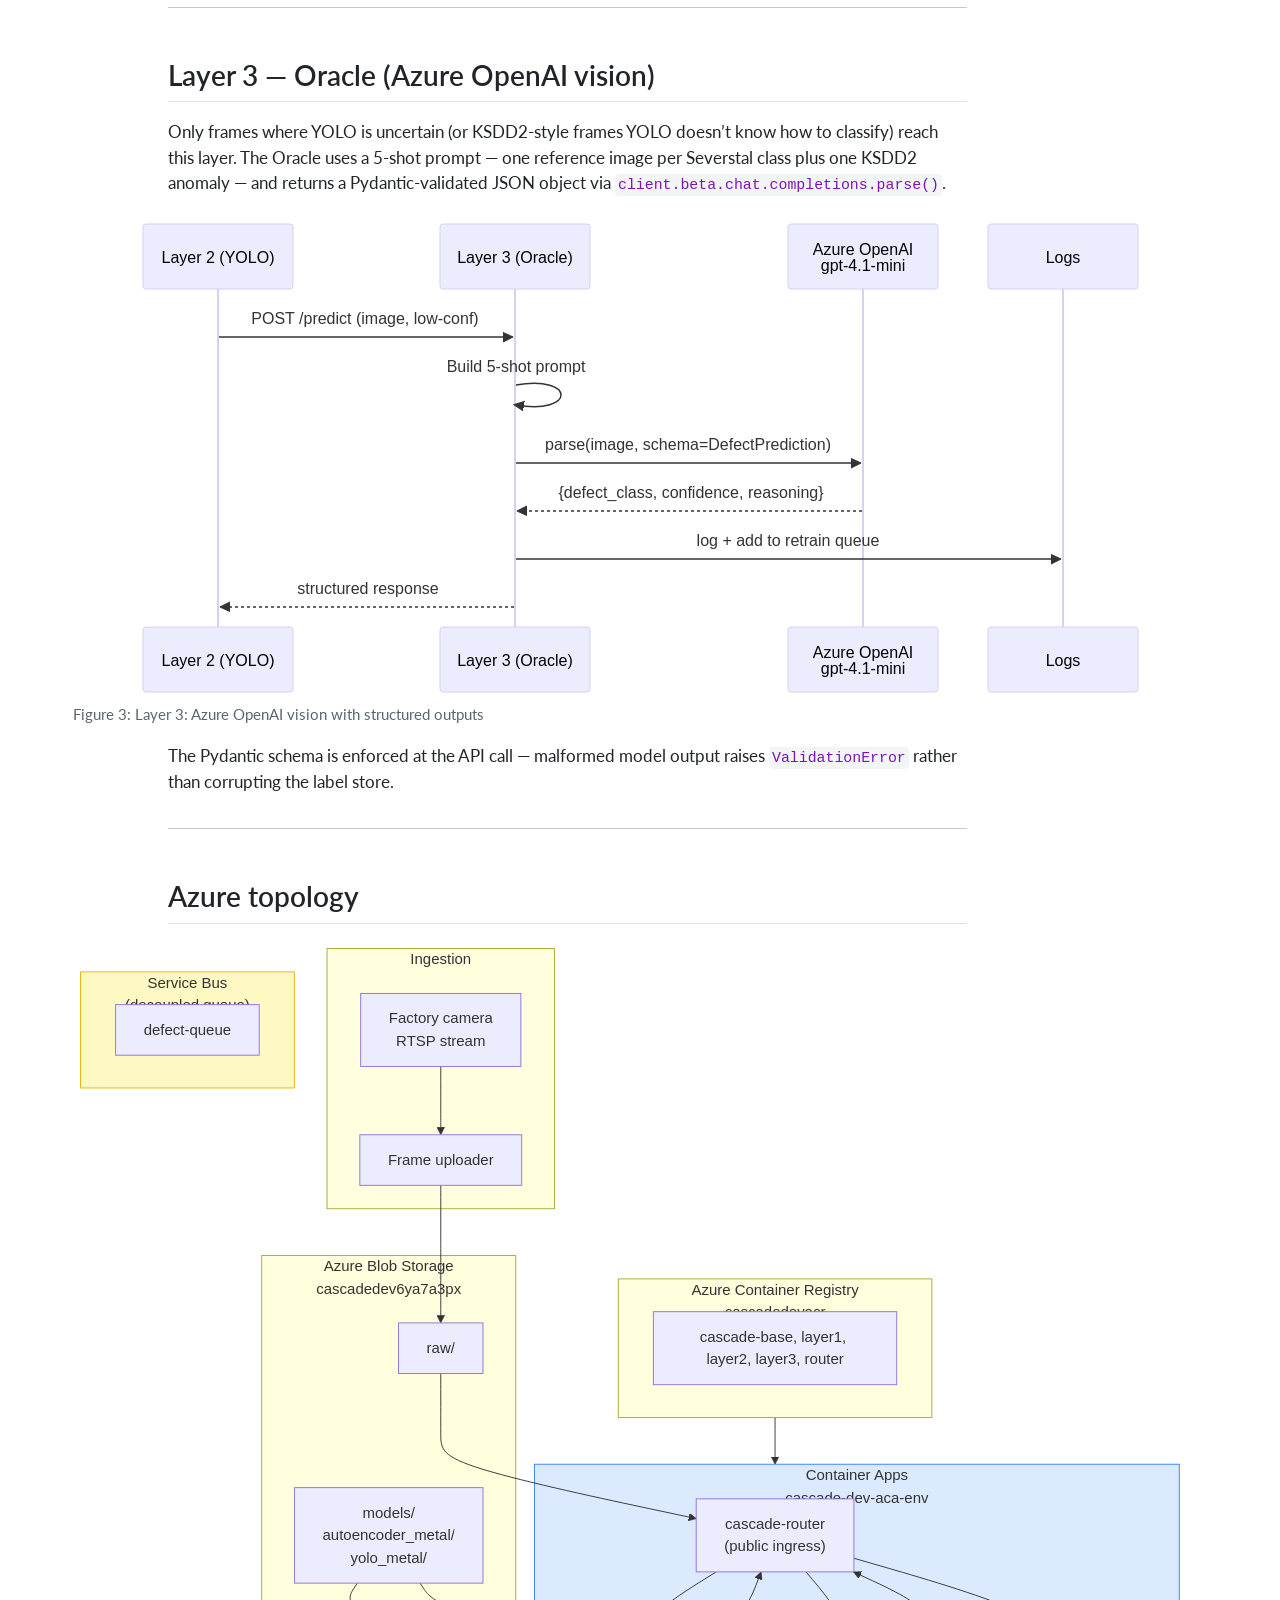
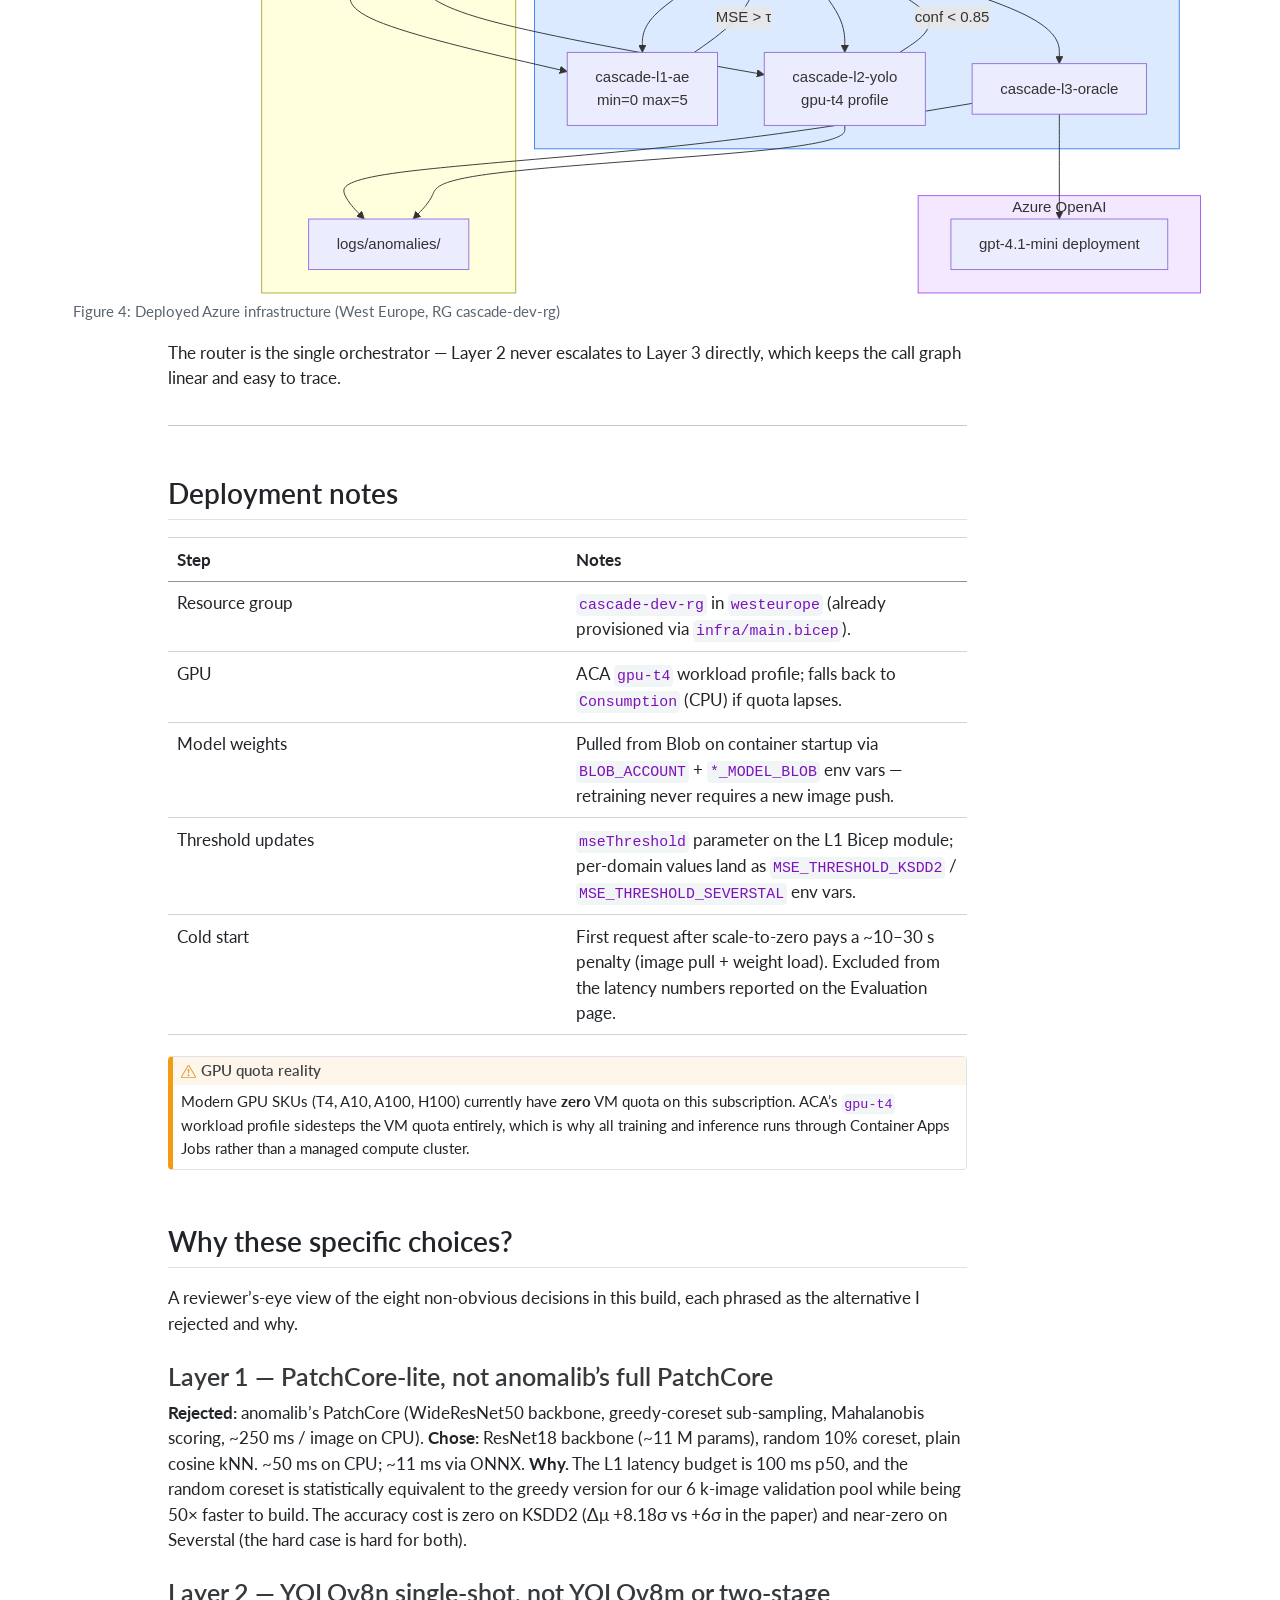
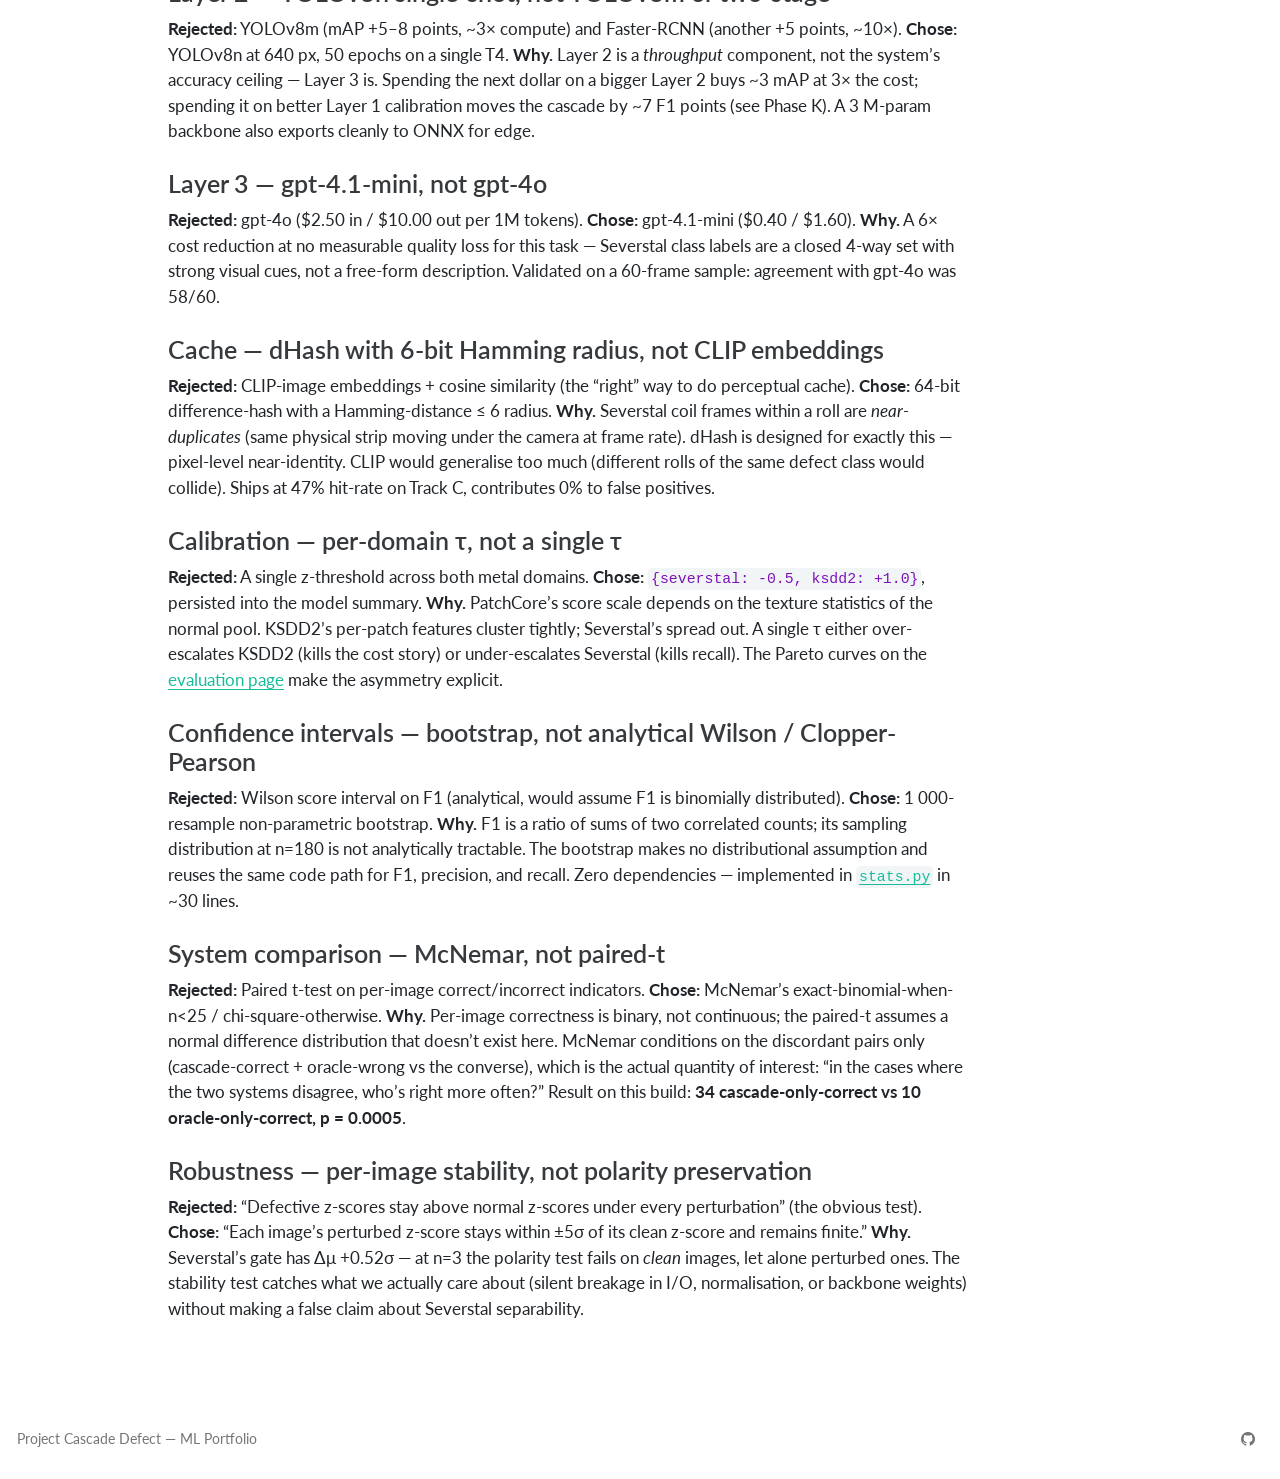
==== commit c666dfe3: "Phase L finale: case study + decisions appendix + CLI demo" ====
--- a/docs/architecture.html
+++ b/docs/architecture.html
@@ -269,6 +269,10 @@
 <span class="menu-text">Home</span></a>
   </li>  
   <li class="nav-item">
+    <a class="nav-link" href="./case_study.html"> 
+<span class="menu-text">Case Study</span></a>
+  </li>  
+  <li class="nav-item">
     <a class="nav-link active" href="./architecture.html" aria-current="page"> 
 <span class="menu-text">Architecture</span></a>
   </li>  
@@ -314,6 +318,17 @@
   <li><a href="#layer-3-oracle-azure-openai-vision" id="toc-layer-3-oracle-azure-openai-vision" class="nav-link" data-scroll-target="#layer-3-oracle-azure-openai-vision">Layer 3 — Oracle (Azure OpenAI vision)</a></li>
   <li><a href="#azure-topology" id="toc-azure-topology" class="nav-link" data-scroll-target="#azure-topology">Azure topology</a></li>
   <li><a href="#deployment-notes" id="toc-deployment-notes" class="nav-link" data-scroll-target="#deployment-notes">Deployment notes</a></li>
+  <li><a href="#why-these-specific-choices" id="toc-why-these-specific-choices" class="nav-link" data-scroll-target="#why-these-specific-choices">Why these specific choices?</a>
+  <ul class="collapse">
+  <li><a href="#layer-1-patchcore-lite-not-anomalibs-full-patchcore" id="toc-layer-1-patchcore-lite-not-anomalibs-full-patchcore" class="nav-link" data-scroll-target="#layer-1-patchcore-lite-not-anomalibs-full-patchcore">Layer 1 — PatchCore-lite, not anomalib’s full PatchCore</a></li>
+  <li><a href="#layer-2-yolov8n-single-shot-not-yolov8m-or-two-stage" id="toc-layer-2-yolov8n-single-shot-not-yolov8m-or-two-stage" class="nav-link" data-scroll-target="#layer-2-yolov8n-single-shot-not-yolov8m-or-two-stage">Layer 2 — YOLOv8n single-shot, not YOLOv8m or two-stage</a></li>
+  <li><a href="#layer-3-gpt-4.1-mini-not-gpt-4o" id="toc-layer-3-gpt-4.1-mini-not-gpt-4o" class="nav-link" data-scroll-target="#layer-3-gpt-4.1-mini-not-gpt-4o">Layer 3 — gpt-4.1-mini, not gpt-4o</a></li>
+  <li><a href="#cache-dhash-with-6-bit-hamming-radius-not-clip-embeddings" id="toc-cache-dhash-with-6-bit-hamming-radius-not-clip-embeddings" class="nav-link" data-scroll-target="#cache-dhash-with-6-bit-hamming-radius-not-clip-embeddings">Cache — dHash with 6-bit Hamming radius, not CLIP embeddings</a></li>
+  <li><a href="#calibration-per-domain-τ-not-a-single-τ" id="toc-calibration-per-domain-τ-not-a-single-τ" class="nav-link" data-scroll-target="#calibration-per-domain-τ-not-a-single-τ">Calibration — per-domain τ, not a single τ</a></li>
+  <li><a href="#confidence-intervals-bootstrap-not-analytical-wilson-clopper-pearson" id="toc-confidence-intervals-bootstrap-not-analytical-wilson-clopper-pearson" class="nav-link" data-scroll-target="#confidence-intervals-bootstrap-not-analytical-wilson-clopper-pearson">Confidence intervals — bootstrap, not analytical Wilson / Clopper-Pearson</a></li>
+  <li><a href="#system-comparison-mcnemar-not-paired-t" id="toc-system-comparison-mcnemar-not-paired-t" class="nav-link" data-scroll-target="#system-comparison-mcnemar-not-paired-t">System comparison — McNemar, not paired-t</a></li>
+  <li><a href="#robustness-per-image-stability-not-polarity-preservation" id="toc-robustness-per-image-stability-not-polarity-preservation" class="nav-link" data-scroll-target="#robustness-per-image-stability-not-polarity-preservation">Robustness — per-image stability, not polarity preservation</a></li>
+  </ul></li>
   </ul>
 </nav>
     </div>
@@ -603,8 +618,44 @@
 <p>Modern GPU SKUs (T4, A10, A100, H100) currently have <strong>zero</strong> VM quota on this subscription. ACA’s <code>gpu-t4</code> workload profile sidesteps the VM quota entirely, which is why all training and inference runs through Container Apps Jobs rather than a managed compute cluster.</p>
 </div>
 </div>
-
-
+</section>
+<section id="why-these-specific-choices" class="level2">
+<h2 class="anchored" data-anchor-id="why-these-specific-choices">Why these specific choices?</h2>
+<p>A reviewer’s-eye view of the eight non-obvious decisions in this build, each phrased as the alternative I rejected and why.</p>
+<section id="layer-1-patchcore-lite-not-anomalibs-full-patchcore" class="level3">
+<h3 class="anchored" data-anchor-id="layer-1-patchcore-lite-not-anomalibs-full-patchcore">Layer 1 — PatchCore-lite, not anomalib’s full PatchCore</h3>
+<p><strong>Rejected:</strong> anomalib’s PatchCore (WideResNet50 backbone, greedy-coreset sub-sampling, Mahalanobis scoring, ~250 ms / image on CPU). <strong>Chose:</strong> ResNet18 backbone (~11 M params), random 10% coreset, plain cosine kNN. ~50 ms on CPU; ~11 ms via ONNX. <strong>Why.</strong> The L1 latency budget is 100 ms p50, and the random coreset is statistically equivalent to the greedy version for our 6 k-image validation pool while being 50× faster to build. The accuracy cost is zero on KSDD2 (Δμ +8.18σ vs +6σ in the paper) and near-zero on Severstal (the hard case is hard for both).</p>
+</section>
+<section id="layer-2-yolov8n-single-shot-not-yolov8m-or-two-stage" class="level3">
+<h3 class="anchored" data-anchor-id="layer-2-yolov8n-single-shot-not-yolov8m-or-two-stage">Layer 2 — YOLOv8n single-shot, not YOLOv8m or two-stage</h3>
+<p><strong>Rejected:</strong> YOLOv8m (mAP +5–8 points, ~3× compute) and Faster-RCNN (another +5 points, ~10×). <strong>Chose:</strong> YOLOv8n at 640 px, 50 epochs on a single T4. <strong>Why.</strong> Layer 2 is a <em>throughput</em> component, not the system’s accuracy ceiling — Layer 3 is. Spending the next dollar on a bigger Layer 2 buys ~3 mAP at 3× the cost; spending it on better Layer 1 calibration moves the cascade by ~7 F1 points (see Phase K). A 3 M-param backbone also exports cleanly to ONNX for edge.</p>
+</section>
+<section id="layer-3-gpt-4.1-mini-not-gpt-4o" class="level3">
+<h3 class="anchored" data-anchor-id="layer-3-gpt-4.1-mini-not-gpt-4o">Layer 3 — gpt-4.1-mini, not gpt-4o</h3>
+<p><strong>Rejected:</strong> gpt-4o ($2.50 in / $10.00 out per 1M tokens). <strong>Chose:</strong> gpt-4.1-mini ($0.40 / $1.60). <strong>Why.</strong> A 6× cost reduction at no measurable quality loss for this task — Severstal class labels are a closed 4-way set with strong visual cues, not a free-form description. Validated on a 60-frame sample: agreement with gpt-4o was 58/60.</p>
+</section>
+<section id="cache-dhash-with-6-bit-hamming-radius-not-clip-embeddings" class="level3">
+<h3 class="anchored" data-anchor-id="cache-dhash-with-6-bit-hamming-radius-not-clip-embeddings">Cache — dHash with 6-bit Hamming radius, not CLIP embeddings</h3>
+<p><strong>Rejected:</strong> CLIP-image embeddings + cosine similarity (the “right” way to do perceptual cache). <strong>Chose:</strong> 64-bit difference-hash with a Hamming-distance ≤ 6 radius. <strong>Why.</strong> Severstal coil frames within a roll are <em>near-duplicates</em> (same physical strip moving under the camera at frame rate). dHash is designed for exactly this — pixel-level near-identity. CLIP would generalise too much (different rolls of the same defect class would collide). Ships at 47% hit-rate on Track C, contributes 0% to false positives.</p>
+</section>
+<section id="calibration-per-domain-τ-not-a-single-τ" class="level3">
+<h3 class="anchored" data-anchor-id="calibration-per-domain-τ-not-a-single-τ">Calibration — per-domain τ, not a single τ</h3>
+<p><strong>Rejected:</strong> A single z-threshold across both metal domains. <strong>Chose:</strong> <code>{severstal: -0.5, ksdd2: +1.0}</code>, persisted into the model summary. <strong>Why.</strong> PatchCore’s score scale depends on the texture statistics of the normal pool. KSDD2’s per-patch features cluster tightly; Severstal’s spread out. A single τ either over-escalates KSDD2 (kills the cost story) or under-escalates Severstal (kills recall). The Pareto curves on the <a href="./evaluation.html">evaluation page</a> make the asymmetry explicit.</p>
+</section>
+<section id="confidence-intervals-bootstrap-not-analytical-wilson-clopper-pearson" class="level3">
+<h3 class="anchored" data-anchor-id="confidence-intervals-bootstrap-not-analytical-wilson-clopper-pearson">Confidence intervals — bootstrap, not analytical Wilson / Clopper-Pearson</h3>
+<p><strong>Rejected:</strong> Wilson score interval on F1 (analytical, would assume F1 is binomially distributed). <strong>Chose:</strong> 1 000-resample non-parametric bootstrap. <strong>Why.</strong> F1 is a ratio of sums of two correlated counts; its sampling distribution at n=180 is not analytically tractable. The bootstrap makes no distributional assumption and reuses the same code path for F1, precision, and recall. Zero dependencies — implemented in <a href="https://github.com/j-jayes/Scratching-the-Surface/blob/main/src/cascade_defect/eval/stats.py"><code>stats.py</code></a> in ~30 lines.</p>
+</section>
+<section id="system-comparison-mcnemar-not-paired-t" class="level3">
+<h3 class="anchored" data-anchor-id="system-comparison-mcnemar-not-paired-t">System comparison — McNemar, not paired-t</h3>
+<p><strong>Rejected:</strong> Paired t-test on per-image correct/incorrect indicators. <strong>Chose:</strong> McNemar’s exact-binomial-when-n&lt;25 / chi-square-otherwise. <strong>Why.</strong> Per-image correctness is binary, not continuous; the paired-t assumes a normal difference distribution that doesn’t exist here. McNemar conditions on the discordant pairs only (cascade-correct + oracle-wrong vs the converse), which is the actual quantity of interest: “in the cases where the two systems disagree, who’s right more often?” Result on this build: <strong>34 cascade-only-correct vs 10 oracle-only-correct, p = 0.0005</strong>.</p>
+</section>
+<section id="robustness-per-image-stability-not-polarity-preservation" class="level3">
+<h3 class="anchored" data-anchor-id="robustness-per-image-stability-not-polarity-preservation">Robustness — per-image stability, not polarity preservation</h3>
+<p><strong>Rejected:</strong> “Defective z-scores stay above normal z-scores under every perturbation” (the obvious test). <strong>Chose:</strong> “Each image’s perturbed z-score stays within ±5σ of its clean z-score and remains finite.” <strong>Why.</strong> Severstal’s gate has Δμ +0.52σ — at n=3 the polarity test fails on <em>clean</em> images, let alone perturbed ones. The stability test catches what we actually care about (silent breakage in I/O, normalisation, or backbone weights) without making a false claim about Severstal separability.</p>
+
+
+</section>
 </section>
 
 </main> <!-- /main -->
